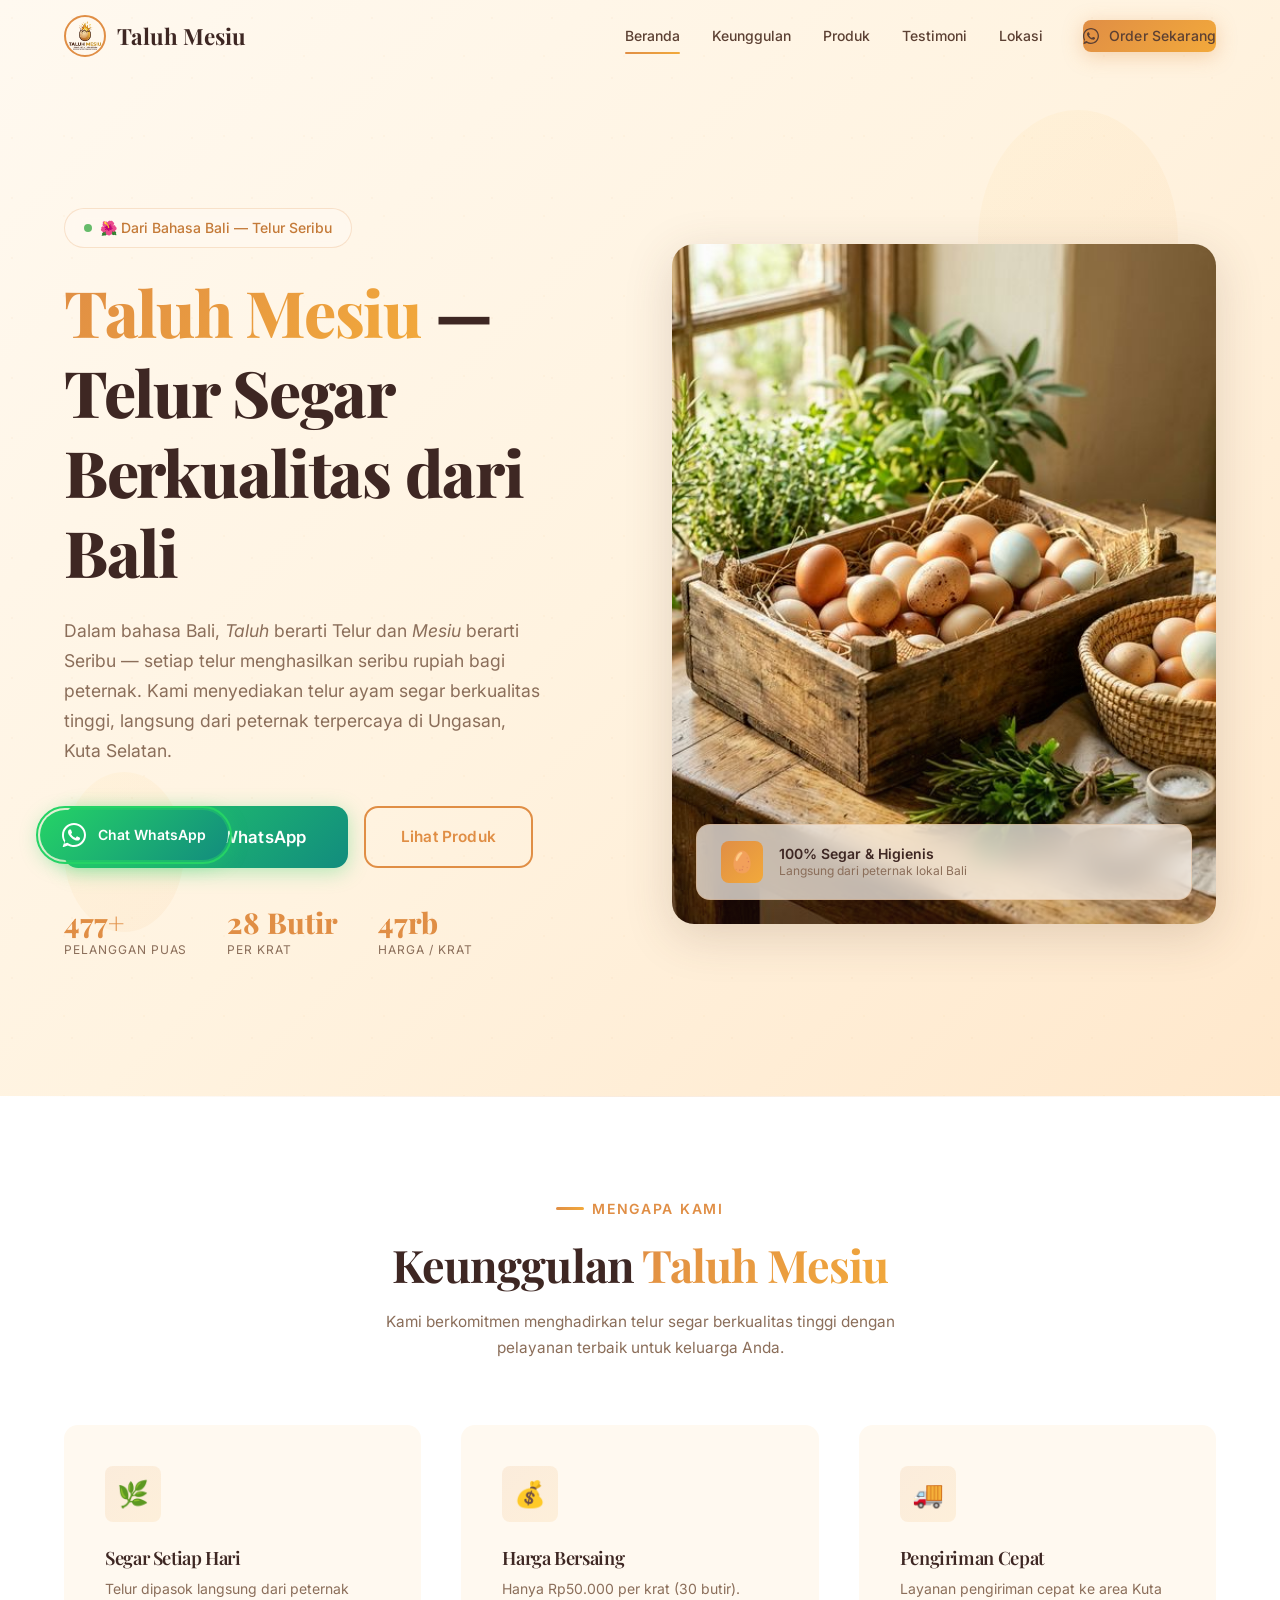
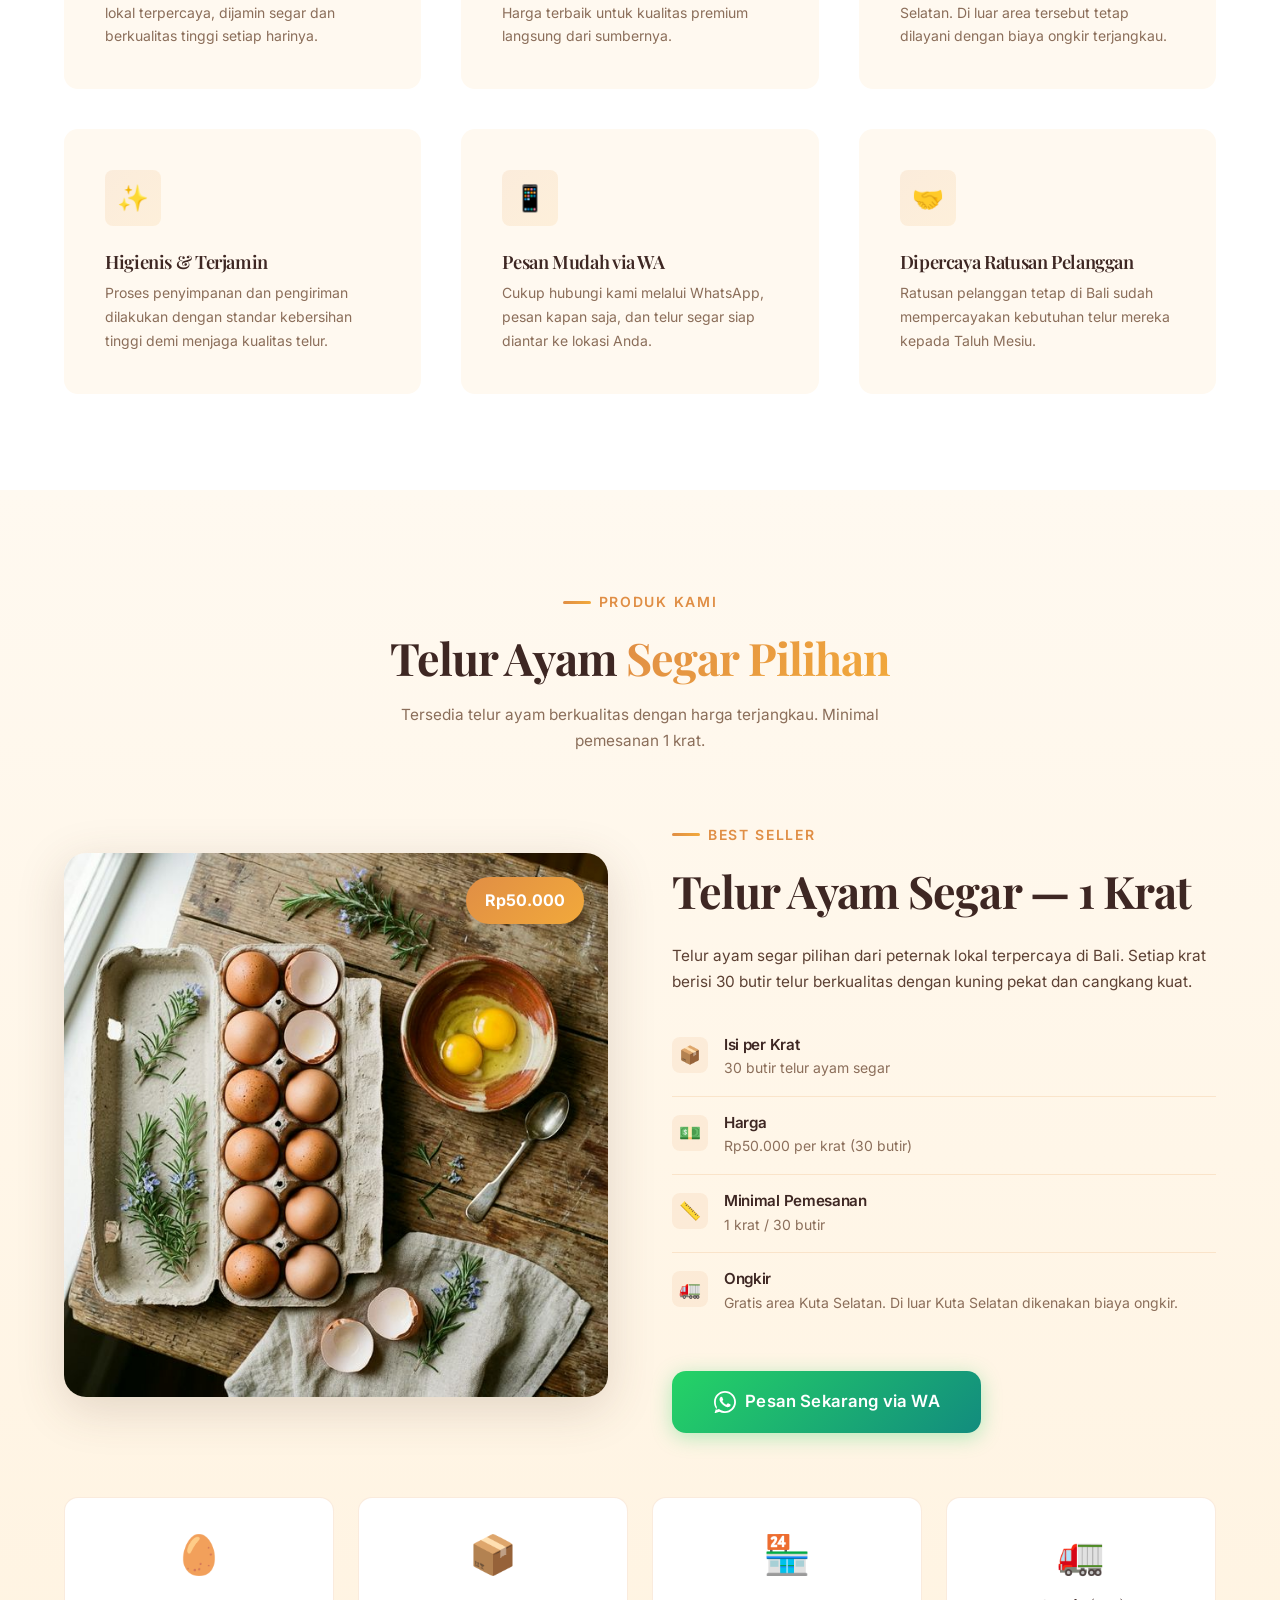
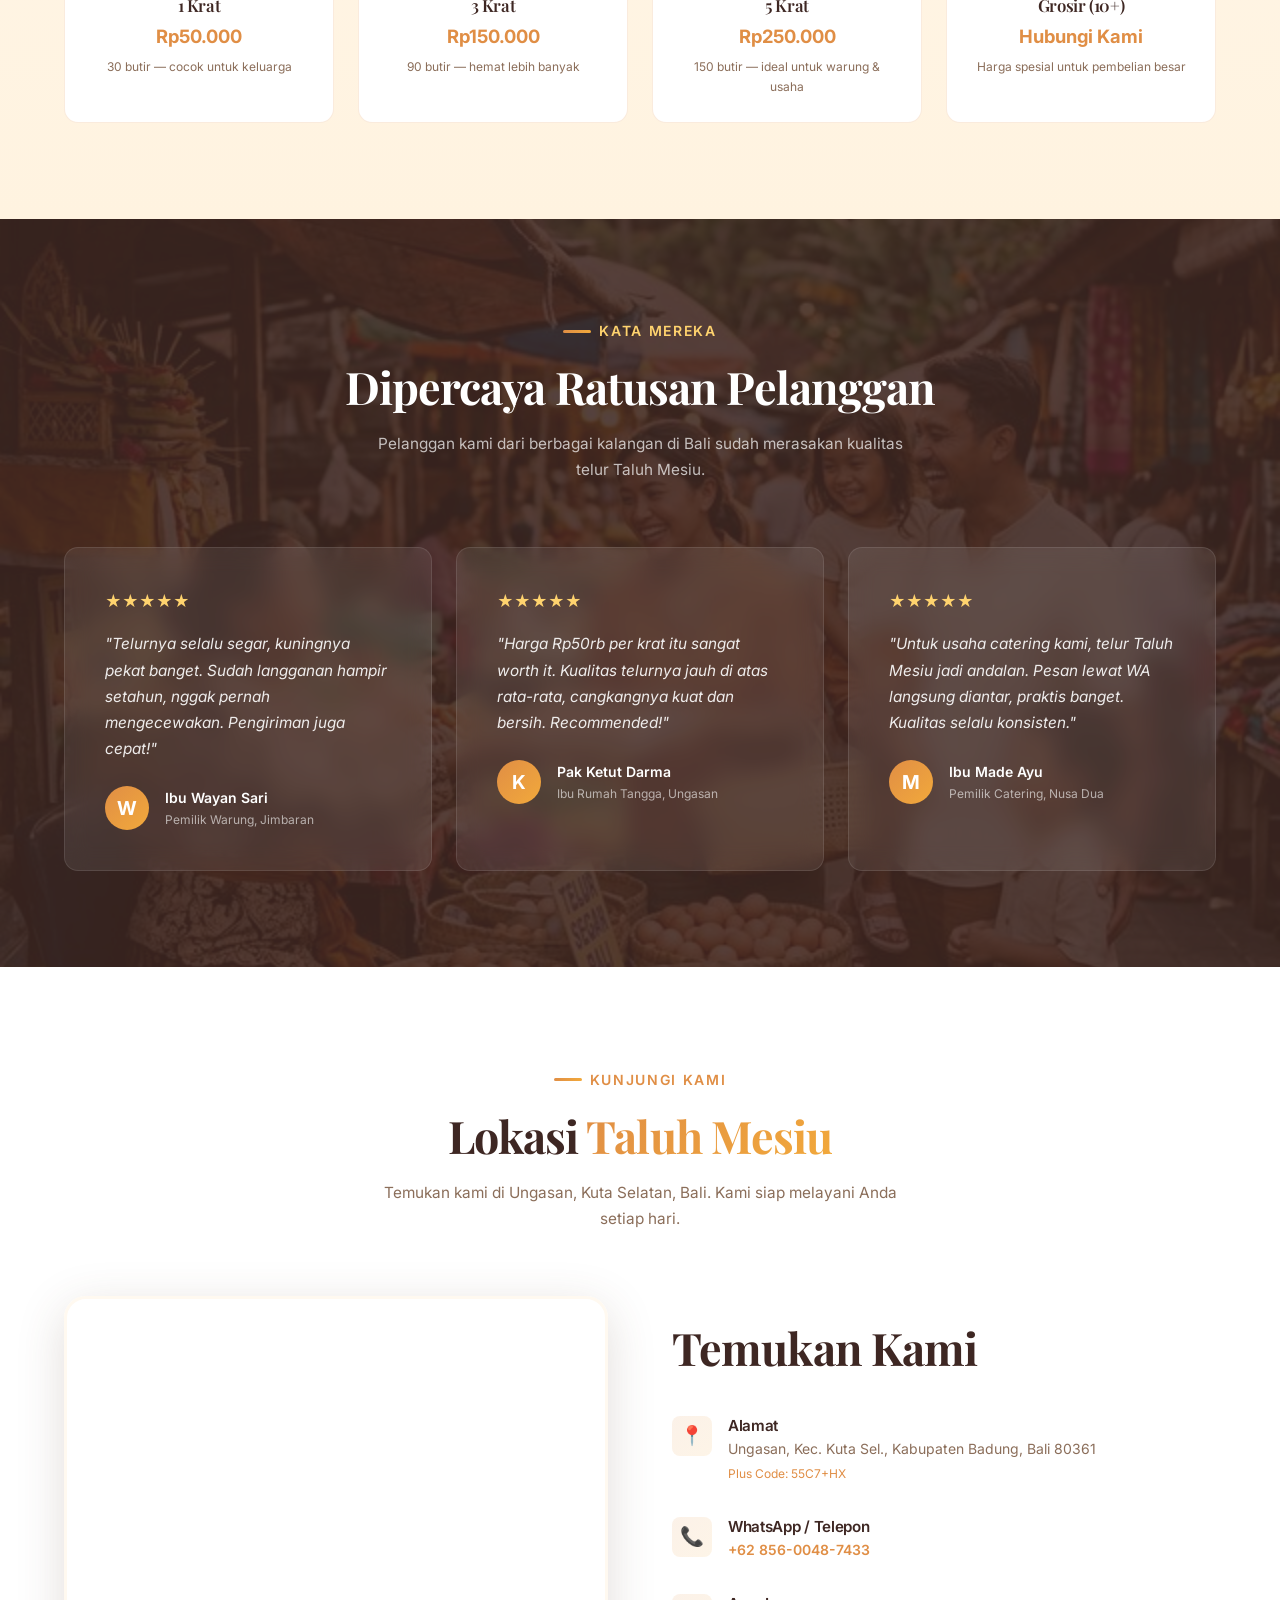
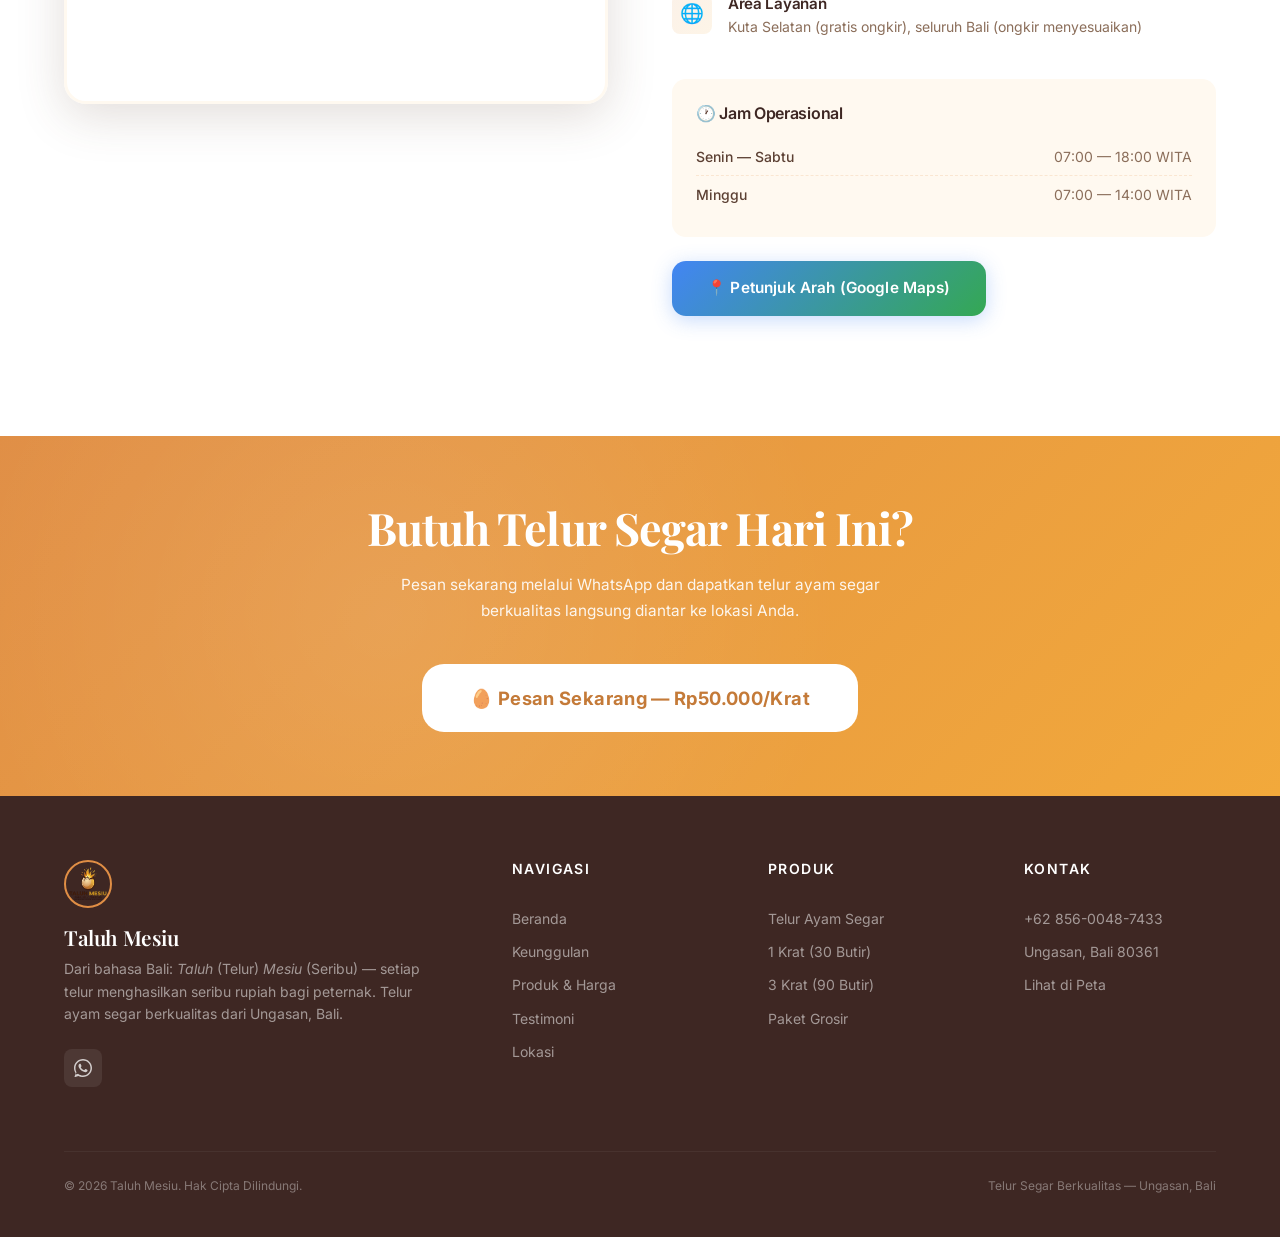
==== index.html @ 2883cbcc "first commit" ====
<!DOCTYPE html>
<html lang="id" dir="ltr">

<head>
    <!-- ===== Meta Core ===== -->
    <meta charset="UTF-8">
    <meta name="viewport" content="width=device-width, initial-scale=1.0">
    <meta http-equiv="X-UA-Compatible" content="IE=edge">

    <!-- ===== SEO Primary ===== -->
    <title>Taluh Mesiu — Telur Segar Berkualitas di Ungasan, Bali | Harga Grosir & Eceran</title>
    <meta name="description"
        content="Taluh Mesiu — dari bahasa Bali: Taluh (Telur) Mesiu (Seribu), setiap telur menghasilkan seribu rupiah bagi peternak. Telur ayam segar berkualitas di Ungasan, Kuta Selatan, Bali. 1 krat (30 butir) Rp50.000. Pesan via WhatsApp!">
    <meta name="keywords"
        content="telur segar Bali, telur ayam Ungasan, jual telur Kuta Selatan, telur grosir Badung, telur murah Bali, Taluh Mesiu, telur ayam negeri Bali, supplier telur Bali">
    <meta name="author" content="Taluh Mesiu">
    <meta name="robots" content="index, follow, max-image-preview:large, max-snippet:-1, max-video-preview:-1">
    <link rel="canonical" href="https://taluhmesiu.com/">

    <!-- ===== Open Graph (Social Media) ===== -->
    <meta property="og:type" content="website">
    <meta property="og:site_name" content="Taluh Mesiu">
    <meta property="og:title" content="Taluh Mesiu — Telur Segar Berkualitas di Ungasan, Bali">
    <meta property="og:description"
        content="Taluh Mesiu — Bahasa Bali: Telur Seribu. Setiap telur menghasilkan seribu rupiah bagi peternak. 1 krat (30 butir) Rp50.000. Pengiriman cepat area Kuta Selatan.">
    <meta property="og:image" content="https://taluhmesiu.com/public/webp/hero_eggs.png">
    <meta property="og:image:width" content="1200">
    <meta property="og:image:height" content="630">
    <meta property="og:url" content="https://taluhmesiu.com/">
    <meta property="og:locale" content="id_ID">

    <!-- ===== Twitter Card ===== -->
    <meta name="twitter:card" content="summary_large_image">
    <meta name="twitter:title" content="Taluh Mesiu — Telur Segar Berkualitas di Ungasan, Bali">
    <meta name="twitter:description"
        content="Telur ayam segar langsung dari peternak. 1 krat (30 butir) hanya Rp50.000.">
    <meta name="twitter:image" content="https://taluhmesiu.com/public/webp/hero_eggs.png">

    <!-- ===== Favicon ===== -->
    <link rel="icon" type="image/webp" href="public/webp/icon_web.webp">
    <link rel="apple-touch-icon" href="public/webp/icon_logo.webp">

    <!-- ===== Preload Critical Assets ===== -->
    <link rel="preconnect" href="https://fonts.googleapis.com">
    <link rel="preconnect" href="https://fonts.gstatic.com" crossorigin>
    <link rel="preload" href="public/webp/hero_eggs.png" as="image">

    <!-- ===== Google Fonts ===== -->
    <link
        href="https://fonts.googleapis.com/css2?family=Inter:wght@400;500;600;700&family=Playfair+Display:wght@600;700;800&display=swap"
        rel="stylesheet">

    <!-- ===== Stylesheet ===== -->
    <link rel="stylesheet" href="public/static/css/style.css">

    <!-- ===== Schema.org — LocalBusiness (JSON-LD) ===== -->
    <script type="application/ld+json">
  {
    "@context": "https://schema.org",
    "@type": "Store",
    "name": "Taluh Mesiu",
    "description": "Taluh Mesiu — dari bahasa Bali: Taluh (Telur) Mesiu (Seribu). Setiap telur menghasilkan seribu rupiah bagi peternak. Toko telur ayam segar berkualitas di Ungasan, Kuta Selatan, Bali.",
    "image": "https://taluhmesiu.com/public/webp/hero_eggs.png",
    "logo": "https://taluhmesiu.com/public/webp/icon_logo.webp",
    "url": "https://taluhmesiu.com",
    "telephone": "+6285600487433",
    "address": {
      "@type": "PostalAddress",
      "streetAddress": "Ungasan, Kec. Kuta Sel.",
      "addressLocality": "Kabupaten Badung",
      "addressRegion": "Bali",
      "postalCode": "80361",
      "addressCountry": "ID"
    },
    "geo": {
      "@type": "GeoCoordinates",
      "latitude": -8.828573070063971,
      "longitude": 115.16494412948704
    },
    "openingHoursSpecification": [
      {
        "@type": "OpeningHoursSpecification",
        "dayOfWeek": ["Monday","Tuesday","Wednesday","Thursday","Friday","Saturday"],
        "opens": "07:00",
        "closes": "18:00"
      },
      {
        "@type": "OpeningHoursSpecification",
        "dayOfWeek": "Sunday",
        "opens": "07:00",
        "closes": "14:00"
      }
    ],
    "hasMap": "hhttps://maps.app.goo.gl/1gYiYUXVwmw98LRW8",
    "priceRange": "Rp50.000/krat",
    "currenciesAccepted": "IDR",
    "paymentAccepted": "Cash, Transfer",
    "areaServed": {
      "@type": "Place",
      "name": "Kuta Selatan, Badung, Bali"
    },
    "sameAs": []
  }
  </script>

    <!-- ===== Schema.org — Product (JSON-LD) ===== -->
    <script type="application/ld+json">
  {
    "@context": "https://schema.org",
    "@type": "Product",
    "name": "Telur Ayam Segar — 1 Krat (30 Butir)",
    "description": "Telur ayam segar berkualitas tinggi dari peternak lokal Bali. Dijual per krat berisi 30 butir.",
    "image": "https://taluhmesiu.com/public/webp/product_eggs.png",
    "brand": {
      "@type": "Brand",
      "name": "Taluh Mesiu"
    },
    "offers": {
      "@type": "Offer",
      "price": "50000",
      "priceCurrency": "IDR",
      "availability": "https://schema.org/InStock",
      "seller": {
        "@type": "Organization",
        "name": "Taluh Mesiu"
      },
      "priceValidUntil": "2027-12-31"
    },
    "aggregateRating": {
      "@type": "AggregateRating",
      "ratingValue": "4.9",
      "reviewCount": "127"
    }
  }
  </script>

    <!-- ===== Schema.org — FAQ (JSON-LD) ===== -->
    <script type="application/ld+json">
  {
    "@context": "https://schema.org",
    "@type": "FAQPage",
    "mainEntity": [
      {
        "@type": "Question",
        "name": "Berapa harga 1 krat telur di Taluh Mesiu?",
        "acceptedAnswer": {
          "@type": "Answer",
          "text": "Harga 1 krat (30 butir) telur ayam segar di Taluh Mesiu adalah Rp50.000. Harga ini belum termasuk ongkir untuk pengiriman di luar area Kuta Selatan."
        }
      },
      {
        "@type": "Question",
        "name": "Berapa minimal pemesanan telur?",
        "acceptedAnswer": {
          "@type": "Answer",
          "text": "Minimal pemesanan di Taluh Mesiu adalah 1 krat, yaitu berisi 30 butir telur ayam segar."
        }
      },
      {
        "@type": "Question",
        "name": "Apakah Taluh Mesiu melayani pengiriman?",
        "acceptedAnswer": {
          "@type": "Answer",
          "text": "Ya, kami melayani pengiriman. Gratis ongkir untuk area Kuta Selatan. Untuk pengiriman di luar Kuta Selatan dikenakan biaya ongkir tambahan. Hubungi kami via WhatsApp untuk detail."
        }
      }
    ]
  }
  </script>
</head>

<body>

    <!-- ===== PRELOADER ===== -->
    <div class="preloader" id="preloader" aria-hidden="true">
        <div class="preloader-egg"></div>
        <p class="preloader-text">Taluh Mesiu</p>
    </div>

    <!-- ===== NAVIGATION ===== -->
    <nav class="navbar" id="navbar" aria-label="Navigasi utama">
        <div class="nav-inner">
            <a href="#beranda" class="nav-brand" aria-label="Taluh Mesiu - Halaman Utama">
                <img src="public/webp/icon_logo.webp" alt="Logo Taluh Mesiu — toko telur segar di Bali" width="42"
                    height="42" loading="eager">
                <span>Taluh Mesiu</span>
            </a>

            <div class="nav-links" id="nav-links" role="menubar">
                <a href="#beranda" class="active" role="menuitem">Beranda</a>
                <a href="#keunggulan" role="menuitem">Keunggulan</a>
                <a href="#produk" role="menuitem">Produk</a>
                <a href="#testimoni" role="menuitem">Testimoni</a>
                <a href="#lokasi" role="menuitem">Lokasi</a>
                <a href="https://wa.me/6285600487433?text=Halo%20Taluh%20Mesiu%2C%20saya%20mau%20pesan%20telur"
                    target="_blank" rel="noopener noreferrer" class="btn btn-primary btn-sm nav-cta" role="menuitem">
                    <svg xmlns="http://www.w3.org/2000/svg" width="16" height="16" viewBox="0 0 24 24"
                        fill="currentColor" aria-hidden="true">
                        <path
                            d="M17.472 14.382c-.297-.149-1.758-.867-2.03-.967-.273-.099-.471-.148-.67.15-.197.297-.767.966-.94 1.164-.173.199-.347.223-.644.075-.297-.15-1.255-.463-2.39-1.475-.883-.788-1.48-1.761-1.653-2.059-.173-.297-.018-.458.13-.606.134-.133.298-.347.446-.52.149-.174.198-.298.298-.497.099-.198.05-.371-.025-.52-.075-.149-.669-1.612-.916-2.207-.242-.579-.487-.5-.669-.51-.173-.008-.371-.01-.57-.01-.198 0-.52.074-.792.372-.272.297-1.04 1.016-1.04 2.479 0 1.462 1.065 2.875 1.213 3.074.149.198 2.096 3.2 5.077 4.487.709.306 1.262.489 1.694.625.712.227 1.36.195 1.871.118.571-.085 1.758-.719 2.006-1.413.248-.694.248-1.289.173-1.413-.074-.124-.272-.198-.57-.347z" />
                        <path
                            d="M12 0C5.373 0 0 5.373 0 12c0 2.625.846 5.059 2.284 7.034L.789 23.492a.5.5 0 00.607.607l4.458-1.495A11.952 11.952 0 0012 24c6.627 0 12-5.373 12-12S18.627 0 12 0zm0 22c-2.317 0-4.458-.756-6.195-2.034l-.435-.33-3.1 1.04 1.04-3.1-.33-.435A9.963 9.963 0 012 12C2 6.477 6.477 2 12 2s10 4.477 10 10-4.477 10-10 10z" />
                    </svg>
                    Order Sekarang
                </a>
            </div>

            <button class="nav-toggle" id="nav-toggle" aria-label="Toggle menu navigasi" aria-expanded="false">
                <span></span><span></span><span></span>
            </button>
        </div>
    </nav>

    <main>
        <!-- ===== HERO SECTION ===== -->
        <section class="hero section-padding" id="beranda" aria-labelledby="hero-heading">
            <div class="hero-bg-pattern" aria-hidden="true"></div>
            <div class="hero-floating-egg" aria-hidden="true"></div>
            <div class="hero-floating-egg" aria-hidden="true"></div>
            <div class="hero-floating-egg" aria-hidden="true"></div>

            <div class="container">
                <div class="hero-content">
                    <div class="hero-badge">
                        <span class="badge-dot" aria-hidden="true"></span>
                        🌺 Dari Bahasa Bali — Telur Seribu
                    </div>

                    <h1 id="hero-heading"><span class="text-gradient">Taluh Mesiu</span> — Telur Segar Berkualitas dari
                        Bali</h1>

                    <p class="hero-desc">Dalam bahasa Bali, <em>Taluh</em> berarti Telur dan <em>Mesiu</em> berarti
                        Seribu — setiap telur menghasilkan seribu rupiah bagi peternak. Kami menyediakan telur ayam
                        segar berkualitas tinggi, langsung dari peternak terpercaya di Ungasan, Kuta Selatan.</p>

                    <div class="hero-actions">
                        <a href="https://wa.me/6285600487433?text=Halo%20Taluh%20Mesiu%2C%20saya%20mau%20pesan%20telur%201%20krat"
                            class="btn btn-wa" target="_blank" rel="noopener noreferrer"
                            data-wa-message="Halo Taluh Mesiu, saya mau pesan telur 1 krat" id="cta-hero-wa">
                            <svg xmlns="http://www.w3.org/2000/svg" viewBox="0 0 24 24" fill="currentColor"
                                aria-hidden="true">
                                <path
                                    d="M17.472 14.382c-.297-.149-1.758-.867-2.03-.967-.273-.099-.471-.148-.67.15-.197.297-.767.966-.94 1.164-.173.199-.347.223-.644.075-.297-.15-1.255-.463-2.39-1.475-.883-.788-1.48-1.761-1.653-2.059-.173-.297-.018-.458.13-.606.134-.133.298-.347.446-.52.149-.174.198-.298.298-.497.099-.198.05-.371-.025-.52-.075-.149-.669-1.612-.916-2.207-.242-.579-.487-.5-.669-.51-.173-.008-.371-.01-.57-.01-.198 0-.52.074-.792.372-.272.297-1.04 1.016-1.04 2.479 0 1.462 1.065 2.875 1.213 3.074.149.198 2.096 3.2 5.077 4.487.709.306 1.262.489 1.694.625.712.227 1.36.195 1.871.118.571-.085 1.758-.719 2.006-1.413.248-.694.248-1.289.173-1.413-.074-.124-.272-.198-.57-.347z" />
                                <path
                                    d="M12 0C5.373 0 0 5.373 0 12c0 2.625.846 5.059 2.284 7.034L.789 23.492a.5.5 0 00.607.607l4.458-1.495A11.952 11.952 0 0012 24c6.627 0 12-5.373 12-12S18.627 0 12 0zm0 22c-2.317 0-4.458-.756-6.195-2.034l-.435-.33-3.1 1.04 1.04-3.1-.33-.435A9.963 9.963 0 012 12C2 6.477 6.477 2 12 2s10 4.477 10 10-4.477 10-10 10z" />
                            </svg>
                            Pesan via WhatsApp
                        </a>
                        <a href="#produk" class="btn btn-outline" id="cta-hero-product">Lihat Produk</a>
                    </div>

                    <div class="hero-stats">
                        <div class="hero-stat">
                            <div class="stat-number" data-count="500" data-suffix="+">0</div>
                            <div class="stat-label">Pelanggan Puas</div>
                        </div>
                        <div class="hero-stat">
                            <div class="stat-number" data-count="30" data-suffix=" Butir">0</div>
                            <div class="stat-label">Per Krat</div>
                        </div>
                        <div class="hero-stat">
                            <div class="stat-number" data-count="50" data-suffix="rb">0</div>
                            <div class="stat-label">Harga / Krat</div>
                        </div>
                    </div>
                </div>

                <div class="hero-visual">
                    <div class="hero-img-wrapper">
                        <img src="public/webp/hero_eggs.png"
                            alt="Telur ayam segar berkualitas tinggi dalam peti kayu tradisional — Taluh Mesiu Bali"
                            width="600" height="750" loading="eager" fetchpriority="high">
                        <div class="hero-img-badge">
                            <div class="badge-icon" aria-hidden="true">🥚</div>
                            <div class="badge-text">
                                100% Segar & Higienis
                                <small>Langsung dari peternak lokal Bali</small>
                            </div>
                        </div>
                    </div>
                </div>
            </div>
        </section>

        <!-- ===== KEUNGGULAN / FEATURES ===== -->
        <section class="features section-padding" id="keunggulan" aria-labelledby="features-heading">
            <div class="container">
                <div class="section-header reveal">
                    <span class="section-label">Mengapa Kami</span>
                    <h2 id="features-heading">Keunggulan <span class="text-gradient">Taluh Mesiu</span></h2>
                    <p>Kami berkomitmen menghadirkan telur segar berkualitas tinggi dengan pelayanan terbaik untuk
                        keluarga Anda.</p>
                </div>

                <div class="features-grid">
                    <article class="feature-card reveal reveal-delay-1" id="feature-fresh">
                        <div class="feature-icon" aria-hidden="true">🌿</div>
                        <h3>Segar Setiap Hari</h3>
                        <p>Telur dipasok langsung dari peternak lokal terpercaya, dijamin segar dan berkualitas tinggi
                            setiap harinya.</p>
                    </article>

                    <article class="feature-card reveal reveal-delay-2" id="feature-price">
                        <div class="feature-icon" aria-hidden="true">💰</div>
                        <h3>Harga Bersaing</h3>
                        <p>Hanya Rp50.000 per krat (30 butir). Harga terbaik untuk kualitas premium langsung dari
                            sumbernya.</p>
                    </article>

                    <article class="feature-card reveal reveal-delay-3" id="feature-delivery">
                        <div class="feature-icon" aria-hidden="true">🚚</div>
                        <h3>Pengiriman Cepat</h3>
                        <p>Layanan pengiriman cepat ke area Kuta Selatan. Di luar area tersebut tetap dilayani dengan
                            biaya ongkir terjangkau.</p>
                    </article>

                    <article class="feature-card reveal reveal-delay-4" id="feature-hygiene">
                        <div class="feature-icon" aria-hidden="true">✨</div>
                        <h3>Higienis & Terjamin</h3>
                        <p>Proses penyimpanan dan pengiriman dilakukan dengan standar kebersihan tinggi demi menjaga
                            kualitas telur.</p>
                    </article>

                    <article class="feature-card reveal reveal-delay-1" id="feature-order">
                        <div class="feature-icon" aria-hidden="true">📱</div>
                        <h3>Pesan Mudah via WA</h3>
                        <p>Cukup hubungi kami melalui WhatsApp, pesan kapan saja, dan telur segar siap diantar ke lokasi
                            Anda.</p>
                    </article>

                    <article class="feature-card reveal reveal-delay-2" id="feature-trust">
                        <div class="feature-icon" aria-hidden="true">🤝</div>
                        <h3>Dipercaya Ratusan Pelanggan</h3>
                        <p>Ratusan pelanggan tetap di Bali sudah mempercayakan kebutuhan telur mereka kepada Taluh
                            Mesiu.</p>
                    </article>
                </div>
            </div>
        </section>

        <!-- ===== PRODUK / PRODUCT ===== -->
        <section class="products section-padding" id="produk" aria-labelledby="produk-heading">
            <div class="container">
                <div class="section-header reveal">
                    <span class="section-label">Produk Kami</span>
                    <h2 id="produk-heading">Telur Ayam <span class="text-gradient">Segar Pilihan</span></h2>
                    <p>Tersedia telur ayam berkualitas dengan harga terjangkau. Minimal pemesanan 1 krat.</p>
                </div>

                <div class="product-showcase">
                    <div class="product-image reveal">
                        <img src="public/webp/product_eggs.png"
                            alt="Telur ayam segar dalam kemasan krat — tampak atas menunjukkan kualitas kuning telur pekat dan segar"
                            width="600" height="600" loading="lazy">
                        <div class="price-tag" aria-label="Harga Rp50.000 per krat">Rp50.000</div>
                    </div>

                    <div class="product-details reveal">
                        <span class="section-label">Best Seller</span>
                        <h2>Telur Ayam Segar — 1 Krat</h2>
                        <p>Telur ayam segar pilihan dari peternak lokal terpercaya di Bali. Setiap krat berisi 30 butir
                            telur berkualitas dengan kuning pekat dan cangkang kuat.</p>

                        <div class="product-info-list">
                            <div class="product-info-item">
                                <div class="info-icon" aria-hidden="true">📦</div>
                                <div class="info-text">
                                    <h3>Isi per Krat</h3>
                                    <p>30 butir telur ayam segar</p>
                                </div>
                            </div>
                            <div class="product-info-item">
                                <div class="info-icon" aria-hidden="true">💵</div>
                                <div class="info-text">
                                    <h3>Harga</h3>
                                    <p>Rp50.000 per krat (30 butir)</p>
                                </div>
                            </div>
                            <div class="product-info-item">
                                <div class="info-icon" aria-hidden="true">📏</div>
                                <div class="info-text">
                                    <h3>Minimal Pemesanan</h3>
                                    <p>1 krat / 30 butir</p>
                                </div>
                            </div>
                            <div class="product-info-item">
                                <div class="info-icon" aria-hidden="true">🚛</div>
                                <div class="info-text">
                                    <h3>Ongkir</h3>
                                    <p>Gratis area Kuta Selatan. Di luar Kuta Selatan dikenakan biaya ongkir.</p>
                                </div>
                            </div>
                        </div>

                        <a href="maps" class="btn btn-wa" target="_blank" rel="noopener noreferrer"
                            data-wa-message="Halo Taluh Mesiu, saya mau pesan telur 1 krat. Tolong info ketersediaan dan ongkirnya ya"
                            id="cta-product-wa">
                            <svg xmlns="http://www.w3.org/2000/svg" viewBox="0 0 24 24" fill="currentColor"
                                aria-hidden="true">
                                <path
                                    d="M17.472 14.382c-.297-.149-1.758-.867-2.03-.967-.273-.099-.471-.148-.67.15-.197.297-.767.966-.94 1.164-.173.199-.347.223-.644.075-.297-.15-1.255-.463-2.39-1.475-.883-.788-1.48-1.761-1.653-2.059-.173-.297-.018-.458.13-.606.134-.133.298-.347.446-.52.149-.174.198-.298.298-.497.099-.198.05-.371-.025-.52-.075-.149-.669-1.612-.916-2.207-.242-.579-.487-.5-.669-.51-.173-.008-.371-.01-.57-.01-.198 0-.52.074-.792.372-.272.297-1.04 1.016-1.04 2.479 0 1.462 1.065 2.875 1.213 3.074.149.198 2.096 3.2 5.077 4.487.709.306 1.262.489 1.694.625.712.227 1.36.195 1.871.118.571-.085 1.758-.719 2.006-1.413.248-.694.248-1.289.173-1.413-.074-.124-.272-.198-.57-.347z" />
                                <path
                                    d="M12 0C5.373 0 0 5.373 0 12c0 2.625.846 5.059 2.284 7.034L.789 23.492a.5.5 0 00.607.607l4.458-1.495A11.952 11.952 0 0012 24c6.627 0 12-5.373 12-12S18.627 0 12 0zm0 22c-2.317 0-4.458-.756-6.195-2.034l-.435-.33-3.1 1.04 1.04-3.1-.33-.435A9.963 9.963 0 012 12C2 6.477 6.477 2 12 2s10 4.477 10 10-4.477 10-10 10z" />
                            </svg>
                            Pesan Sekarang via WA
                        </a>
                    </div>
                </div>

                <!-- Variant Cards -->
                <div class="product-variants">
                    <article class="variant-card reveal reveal-delay-1" id="variant-1krat">
                        <div class="variant-emoji" aria-hidden="true">🥚</div>
                        <h3>1 Krat</h3>
                        <div class="variant-price">Rp50.000</div>
                        <p class="variant-desc">30 butir — cocok untuk keluarga</p>
                    </article>
                    <article class="variant-card reveal reveal-delay-2" id="variant-3krat">
                        <div class="variant-emoji" aria-hidden="true">📦</div>
                        <h3>3 Krat</h3>
                        <div class="variant-price">Rp150.000</div>
                        <p class="variant-desc">90 butir — hemat lebih banyak</p>
                    </article>
                    <article class="variant-card reveal reveal-delay-3" id="variant-5krat">
                        <div class="variant-emoji" aria-hidden="true">🏪</div>
                        <h3>5 Krat</h3>
                        <div class="variant-price">Rp250.000</div>
                        <p class="variant-desc">150 butir — ideal untuk warung & usaha</p>
                    </article>
                    <article class="variant-card reveal reveal-delay-4" id="variant-grosir">
                        <div class="variant-emoji" aria-hidden="true">🚛</div>
                        <h3>Grosir (10+)</h3>
                        <div class="variant-price">Hubungi Kami</div>
                        <p class="variant-desc">Harga spesial untuk pembelian besar</p>
                    </article>
                </div>
            </div>
        </section>

        <!-- ===== TESTIMONI ===== -->
        <section class="testimonials section-padding" id="testimoni" aria-labelledby="testimoni-heading">
            <div class="container">
                <div class="section-header reveal">
                    <span class="section-label">Kata Mereka</span>
                    <h2 id="testimoni-heading">Dipercaya Ratusan Pelanggan</h2>
                    <p>Pelanggan kami dari berbagai kalangan di Bali sudah merasakan kualitas telur Taluh Mesiu.</p>
                </div>

                <div class="testimonial-grid">
                    <article class="testimonial-card reveal reveal-delay-1" id="testimoni-1">
                        <div class="testimonial-stars" aria-label="Rating 5 dari 5 bintang">★★★★★</div>
                        <blockquote>"Telurnya selalu segar, kuningnya pekat banget. Sudah langganan hampir setahun,
                            nggak pernah mengecewakan. Pengiriman juga cepat!"</blockquote>
                        <div class="testimonial-author">
                            <div class="testimonial-avatar" aria-hidden="true">W</div>
                            <div class="testimonial-author-info">
                                <div class="author-name">Ibu Wayan Sari</div>
                                <div class="author-role">Pemilik Warung, Jimbaran</div>
                            </div>
                        </div>
                    </article>

                    <article class="testimonial-card reveal reveal-delay-2" id="testimoni-2">
                        <div class="testimonial-stars" aria-label="Rating 5 dari 5 bintang">★★★★★</div>
                        <blockquote>"Harga Rp50rb per krat itu sangat worth it. Kualitas telurnya jauh di atas
                            rata-rata, cangkangnya kuat dan bersih. Recommended!"</blockquote>
                        <div class="testimonial-author">
                            <div class="testimonial-avatar" aria-hidden="true">K</div>
                            <div class="testimonial-author-info">
                                <div class="author-name">Pak Ketut Darma</div>
                                <div class="author-role">Ibu Rumah Tangga, Ungasan</div>
                            </div>
                        </div>
                    </article>

                    <article class="testimonial-card reveal reveal-delay-3" id="testimoni-3">
                        <div class="testimonial-stars" aria-label="Rating 5 dari 5 bintang">★★★★★</div>
                        <blockquote>"Untuk usaha catering kami, telur Taluh Mesiu jadi andalan. Pesan lewat WA langsung
                            diantar, praktis banget. Kualitas selalu konsisten."</blockquote>
                        <div class="testimonial-author">
                            <div class="testimonial-avatar" aria-hidden="true">M</div>
                            <div class="testimonial-author-info">
                                <div class="author-name">Ibu Made Ayu</div>
                                <div class="author-role">Pemilik Catering, Nusa Dua</div>
                            </div>
                        </div>
                    </article>
                </div>
            </div>
        </section>

        <!-- ===== LOKASI & GOOGLE MAPS ===== -->
        <section class="location section-padding" id="lokasi" aria-labelledby="lokasi-heading">
            <div class="container">
                <div class="section-header reveal">
                    <span class="section-label">Kunjungi Kami</span>
                    <h2 id="lokasi-heading">Lokasi <span class="text-gradient">Taluh Mesiu</span></h2>
                    <p>Temukan kami di Ungasan, Kuta Selatan, Bali. Kami siap melayani Anda setiap hari.</p>
                </div>

                <div class="location-grid">
                    <div class="map-wrapper reveal" id="google-maps-embed">
                        <iframe
                            src="https://maps.google.com/maps?q=-8.828573070063971,115.16494412948704&z=17&ie=UTF8&iwloc=B&output=embed"
                            width="600" height="450" style="border:0;" allowfullscreen="" loading="lazy"
                            referrerpolicy="no-referrer-when-downgrade"
                            title="Lokasi Taluh Mesiu di Google Maps — Ungasan, Kuta Selatan, Bali">
                        </iframe>
                    </div>

                    <div class="location-info reveal">
                        <h2>Temukan Kami</h2>

                        <div class="location-detail">
                            <div class="loc-icon" aria-hidden="true">📍</div>
                            <div class="loc-text">
                                <h3>Alamat</h3>
                                <p>Ungasan, Kec. Kuta Sel., Kabupaten Badung, Bali 80361</p>
                                <p
                                    style="font-size:var(--fs-xs);color:var(--clr-primary);margin-top:0.2rem;margin-bottom:0;">
                                    Plus Code: 55C7+HX</p>
                            </div>
                        </div>

                        <div class="location-detail">
                            <div class="loc-icon" aria-hidden="true">📞</div>
                            <div class="loc-text">
                                <h3>WhatsApp / Telepon</h3>
                                <p><a href="https://wa.me/6285600487433" target="_blank" rel="noopener noreferrer"
                                        style="color:var(--clr-primary);font-weight:600;">+62 856-0048-7433</a></p>
                            </div>
                        </div>

                        <div class="location-detail">
                            <div class="loc-icon" aria-hidden="true">🌐</div>
                            <div class="loc-text">
                                <h3>Area Layanan</h3>
                                <p>Kuta Selatan (gratis ongkir), seluruh Bali (ongkir menyesuaikan)</p>
                            </div>
                        </div>

                        <div class="location-hours">
                            <h3>🕐 Jam Operasional</h3>
                            <div class="hours-row">
                                <span class="day">Senin — Sabtu</span>
                                <span class="time">07:00 — 18:00 WITA</span>
                            </div>
                            <div class="hours-row">
                                <span class="day">Minggu</span>
                                <span class="time">07:00 — 14:00 WITA</span>
                            </div>
                        </div>

                        <div style="margin-top:var(--sp-md);">
                            <a href="hhttps://maps.app.goo.gl/1gYiYUXVwmw98LRW8" class="btn btn-maps" target="_blank"
                                rel="noopener noreferrer" id="cta-directions">
                                📍 Petunjuk Arah (Google Maps)
                            </a>
                        </div>
                    </div>
                </div>
            </div>
        </section>

        <!-- ===== CTA BANNER ===== -->
        <section class="cta-banner" id="cta-order" aria-labelledby="cta-heading">
            <div class="container reveal">
                <h2 id="cta-heading">Butuh Telur Segar Hari Ini?</h2>
                <p>Pesan sekarang melalui WhatsApp dan dapatkan telur ayam segar berkualitas langsung diantar ke lokasi
                    Anda.</p>
                <a href="https://wa.me/6285600487433?text=Halo%20Taluh%20Mesiu%2C%20saya%20ingin%20pesan%20telur.%20Bisa%20info%20ketersediaan%3F"
                    class="btn btn-lg" target="_blank" rel="noopener noreferrer"
                    data-wa-message="Halo Taluh Mesiu, saya ingin pesan telur. Bisa info ketersediaan?"
                    id="cta-banner-wa">
                    🥚 Pesan Sekarang — Rp50.000/Krat
                </a>
            </div>
        </section>
    </main>

    <!-- ===== FOOTER ===== -->
    <footer class="footer" id="footer" role="contentinfo">
        <div class="container">
            <div class="footer-grid">
                <div class="footer-brand">
                    <img src="public/webp/icon_logo.webp" alt="Logo Taluh Mesiu" width="48" height="48" loading="lazy">
                    <h3>Taluh Mesiu</h3>
                    <p>Dari bahasa Bali: <em>Taluh</em> (Telur) <em>Mesiu</em> (Seribu) — setiap telur menghasilkan
                        seribu rupiah bagi peternak. Telur ayam segar berkualitas dari Ungasan, Bali.</p>
                    <div class="footer-social">
                        <a href="https://wa.me/6285600487433" target="_blank" rel="noopener noreferrer"
                            aria-label="WhatsApp Taluh Mesiu" title="WhatsApp">
                            <svg xmlns="http://www.w3.org/2000/svg" width="18" height="18" viewBox="0 0 24 24"
                                fill="currentColor">
                                <path
                                    d="M17.472 14.382c-.297-.149-1.758-.867-2.03-.967-.273-.099-.471-.148-.67.15-.197.297-.767.966-.94 1.164-.173.199-.347.223-.644.075-.297-.15-1.255-.463-2.39-1.475-.883-.788-1.48-1.761-1.653-2.059-.173-.297-.018-.458.13-.606.134-.133.298-.347.446-.52.149-.174.198-.298.298-.497.099-.198.05-.371-.025-.52-.075-.149-.669-1.612-.916-2.207-.242-.579-.487-.5-.669-.51-.173-.008-.371-.01-.57-.01-.198 0-.52.074-.792.372-.272.297-1.04 1.016-1.04 2.479 0 1.462 1.065 2.875 1.213 3.074.149.198 2.096 3.2 5.077 4.487.709.306 1.262.489 1.694.625.712.227 1.36.195 1.871.118.571-.085 1.758-.719 2.006-1.413.248-.694.248-1.289.173-1.413-.074-.124-.272-.198-.57-.347z" />
                                <path
                                    d="M12 0C5.373 0 0 5.373 0 12c0 2.625.846 5.059 2.284 7.034L.789 23.492a.5.5 0 00.607.607l4.458-1.495A11.952 11.952 0 0012 24c6.627 0 12-5.373 12-12S18.627 0 12 0zm0 22c-2.317 0-4.458-.756-6.195-2.034l-.435-.33-3.1 1.04 1.04-3.1-.33-.435A9.963 9.963 0 012 12C2 6.477 6.477 2 12 2s10 4.477 10 10-4.477 10-10 10z" />
                            </svg>
                        </a>
                    </div>
                </div>

                <div class="footer-col">
                    <h4>Navigasi</h4>
                    <a href="#beranda">Beranda</a>
                    <a href="#keunggulan">Keunggulan</a>
                    <a href="#produk">Produk &amp; Harga</a>
                    <a href="#testimoni">Testimoni</a>
                    <a href="#lokasi">Lokasi</a>
                </div>

                <div class="footer-col">
                    <h4>Produk</h4>
                    <a href="#produk">Telur Ayam Segar</a>
                    <a href="#variant-1krat">1 Krat (30 Butir)</a>
                    <a href="#variant-3krat">3 Krat (90 Butir)</a>
                    <a href="#variant-grosir">Paket Grosir</a>
                </div>

                <div class="footer-col">
                    <h4>Kontak</h4>
                    <a href="https://wa.me/6285600487433" target="_blank" rel="noopener noreferrer">+62
                        856-0048-7433</a>
                    <a href="https://maps.app.goo.gl/1gYiYUXVwmw98LRW8" target="_blank"
                        rel="noopener noreferrer">Ungasan, Bali 80361</a>
                    <a href="#lokasi">Lihat di Peta</a>
                </div>
            </div>

            <div class="footer-bottom">
                <span>&copy; <span id="current-year">2026</span> Taluh Mesiu. Hak Cipta Dilindungi.</span>
                <span>Telur Segar Berkualitas — Ungasan, Bali</span>
            </div>
        </div>
    </footer>

    <!-- ===== FLOATING WHATSAPP ===== -->
    <div class="wa-float" id="wa-floating">
        <div class="wa-pulse" aria-hidden="true"></div>
        <a href="https://wa.me/6285600487433?text=Halo%20Taluh%20Mesiu%2C%20saya%20tertarik%20dengan%20telur%20segar%20Anda"
            target="_blank" rel="noopener noreferrer" aria-label="Hubungi Taluh Mesiu via WhatsApp"
            data-wa-message="Halo Taluh Mesiu, saya tertarik dengan telur segar Anda">
            <svg xmlns="http://www.w3.org/2000/svg" viewBox="0 0 24 24" fill="currentColor" aria-hidden="true">
                <path
                    d="M17.472 14.382c-.297-.149-1.758-.867-2.03-.967-.273-.099-.471-.148-.67.15-.197.297-.767.966-.94 1.164-.173.199-.347.223-.644.075-.297-.15-1.255-.463-2.39-1.475-.883-.788-1.48-1.761-1.653-2.059-.173-.297-.018-.458.13-.606.134-.133.298-.347.446-.52.149-.174.198-.298.298-.497.099-.198.05-.371-.025-.52-.075-.149-.669-1.612-.916-2.207-.242-.579-.487-.5-.669-.51-.173-.008-.371-.01-.57-.01-.198 0-.52.074-.792.372-.272.297-1.04 1.016-1.04 2.479 0 1.462 1.065 2.875 1.213 3.074.149.198 2.096 3.2 5.077 4.487.709.306 1.262.489 1.694.625.712.227 1.36.195 1.871.118.571-.085 1.758-.719 2.006-1.413.248-.694.248-1.289.173-1.413-.074-.124-.272-.198-.57-.347z" />
                <path
                    d="M12 0C5.373 0 0 5.373 0 12c0 2.625.846 5.059 2.284 7.034L.789 23.492a.5.5 0 00.607.607l4.458-1.495A11.952 11.952 0 0012 24c6.627 0 12-5.373 12-12S18.627 0 12 0zm0 22c-2.317 0-4.458-.756-6.195-2.034l-.435-.33-3.1 1.04 1.04-3.1-.33-.435A9.963 9.963 0 012 12C2 6.477 6.477 2 12 2s10 4.477 10 10-4.477 10-10 10z" />
            </svg>
            <span>Chat WhatsApp</span>
        </a>
    </div>

    <!-- ===== BACK TO TOP ===== -->
    <button class="back-to-top" id="back-to-top" aria-label="Kembali ke atas halaman">
        ↑
    </button>

    <!-- ===== JavaScript (deferred) ===== -->
    <script src="public/static/js/main.js" defer></script>
</body>

</html>
---- public/static/css/style.css ----
/* ============================================
   TALUH MESIU — Design System & Global Styles
   Warm & Appetizing Palette
   ============================================ */

/* ---------- CSS Custom Properties ---------- */
:root {
    /* Primary Palette */
    --clr-primary: #E08E45;
    --clr-primary-dark: #C47A38;
    --clr-primary-light: #F0A85E;
    --clr-accent: #F2A93B;
    --clr-accent-glow: #FFD36E;
    --clr-text: #5C4033;
    --clr-text-light: #8B6E5A;
    --clr-bg: #FFF9F0;
    --clr-bg-alt: #FFF3E0;
    --clr-white: #FFFFFF;
    --clr-dark: #3E2723;
    --clr-success: #66BB6A;
    --clr-overlay: rgba(62, 39, 35, 0.55);
    --clr-glass: rgba(255, 249, 240, 0.72);
    --clr-glass-border: rgba(224, 142, 69, 0.22);
    --clr-shadow: rgba(92, 64, 51, 0.12);
    --clr-divider: rgba(224, 142, 69, 0.18);

    /* Typography */
    --ff-heading: 'Playfair Display', 'Georgia', serif;
    --ff-body: 'Inter', 'Segoe UI', system-ui, sans-serif;
    --fs-hero: clamp(2.4rem, 5vw, 4.2rem);
    --fs-h2: clamp(1.8rem, 3.5vw, 2.8rem);
    --fs-h3: clamp(1.2rem, 2vw, 1.6rem);
    --fs-body: clamp(0.95rem, 1.2vw, 1.1rem);
    --fs-small: 0.875rem;
    --fs-xs: 0.75rem;

    /* Spacing */
    --sp-xs: 0.5rem;
    --sp-sm: 1rem;
    --sp-md: 1.5rem;
    --sp-lg: 2.5rem;
    --sp-xl: 4rem;
    --sp-2xl: 6rem;

    /* Border Radius */
    --radius-sm: 8px;
    --radius-md: 14px;
    --radius-lg: 22px;
    --radius-full: 50%;

    /* Transitions */
    --ease-out: cubic-bezier(0.22, 1, 0.36, 1);
    --ease-bounce: cubic-bezier(0.34, 1.56, 0.64, 1);
    --transition-fast: 220ms var(--ease-out);
    --transition-normal: 380ms var(--ease-out);
    --transition-slow: 600ms var(--ease-out);

    /* Shadows */
    --shadow-sm: 0 2px 8px var(--clr-shadow);
    --shadow-md: 0 6px 24px var(--clr-shadow);
    --shadow-lg: 0 12px 48px rgba(92, 64, 51, 0.18);
    --shadow-glow: 0 0 30px rgba(242, 169, 59, 0.25);

    /* Layout */
    --max-width: 1200px;
    --nav-height: 72px;
}

/* ---------- Reset & Base ---------- */
*,
*::before,
*::after {
    box-sizing: border-box;
    margin: 0;
    padding: 0;
}

html {
    scroll-behavior: smooth;
    -webkit-text-size-adjust: 100%;
    scroll-padding-top: var(--nav-height);
}

body {
    font-family: var(--ff-body);
    font-size: var(--fs-body);
    color: var(--clr-text);
    background: var(--clr-bg);
    line-height: 1.7;
    overflow-x: hidden;
    -webkit-font-smoothing: antialiased;
    -moz-osx-font-smoothing: grayscale;
}

img {
    max-width: 100%;
    height: auto;
    display: block;
}

a {
    color: inherit;
    text-decoration: none;
    transition: color var(--transition-fast);
}

ul,
ol {
    list-style: none;
}

/* ---------- Typography ---------- */
h1,
h2,
h3,
h4 {
    font-family: var(--ff-heading);
    color: var(--clr-dark);
    line-height: 1.25;
    letter-spacing: -0.02em;
}

h1 {
    font-size: var(--fs-hero);
    font-weight: 800;
}

h2 {
    font-size: var(--fs-h2);
    font-weight: 700;
}

h3 {
    font-size: var(--fs-h3);
    font-weight: 600;
}

p {
    margin-bottom: var(--sp-sm);
}

.text-gradient {
    background: linear-gradient(135deg, var(--clr-primary) 0%, var(--clr-accent) 100%);
    -webkit-background-clip: text;
    -webkit-text-fill-color: transparent;
    background-clip: text;
}

/* ---------- Utility ---------- */
.container {
    width: 100%;
    max-width: var(--max-width);
    margin: 0 auto;
    padding: 0 var(--sp-md);
}

.section-padding {
    padding: var(--sp-2xl) 0;
}

.section-label {
    display: inline-flex;
    align-items: center;
    gap: 0.5rem;
    font-size: var(--fs-small);
    font-weight: 600;
    color: var(--clr-primary);
    text-transform: uppercase;
    letter-spacing: 0.12em;
    margin-bottom: var(--sp-sm);
}

.section-label::before {
    content: '';
    display: inline-block;
    width: 28px;
    height: 3px;
    background: linear-gradient(90deg, var(--clr-primary), var(--clr-accent));
    border-radius: 4px;
}

.section-header {
    text-align: center;
    margin-bottom: var(--sp-xl);
}

.section-header p {
    max-width: 560px;
    margin: var(--sp-sm) auto 0;
    color: var(--clr-text-light);
    font-size: var(--fs-body);
}

.sr-only {
    position: absolute;
    width: 1px;
    height: 1px;
    overflow: hidden;
    clip: rect(0, 0, 0, 0);
    border: 0;
}

/* ---------- Buttons ---------- */
.btn {
    display: inline-flex;
    align-items: center;
    justify-content: center;
    gap: 0.6rem;
    font-family: var(--ff-body);
    font-size: var(--fs-body);
    font-weight: 600;
    border: none;
    border-radius: var(--radius-md);
    cursor: pointer;
    transition: all var(--transition-normal);
    padding: 0.9rem 2.2rem;
    position: relative;
    overflow: hidden;
    letter-spacing: 0.01em;
    text-align: center;
    -webkit-tap-highlight-color: transparent;
    user-select: none;
}

/* Shine overlay on hover */
.btn::after {
    content: '';
    position: absolute;
    inset: 0;
    background: linear-gradient(135deg, rgba(255, 255, 255, 0.22) 0%, transparent 50%);
    opacity: 0;
    transition: opacity var(--transition-fast);
}

.btn:hover::after {
    opacity: 1;
}

/* Ripple on click */
.btn::before {
    content: '';
    position: absolute;
    width: 0;
    height: 0;
    top: 50%;
    left: 50%;
    background: rgba(255, 255, 255, 0.25);
    border-radius: 50%;
    transform: translate(-50%, -50%);
    transition: width 0.5s ease, height 0.5s ease, opacity 0.5s ease;
    opacity: 0;
    pointer-events: none;
}

.btn:active::before {
    width: 300px;
    height: 300px;
    opacity: 1;
    transition: 0s;
}

/* Focus visible for accessibility */
.btn:focus-visible {
    outline: 3px solid var(--clr-accent-glow);
    outline-offset: 3px;
}

/* Icon bounce on hover */
.btn:hover svg,
.btn:hover .btn-icon {
    animation: btn-icon-bounce 0.4s var(--ease-bounce);
}

@keyframes btn-icon-bounce {
    0% {
        transform: scale(1);
    }

    40% {
        transform: scale(1.2);
    }

    100% {
        transform: scale(1);
    }
}

/* Primary */
.btn-primary {
    background: linear-gradient(135deg, var(--clr-primary) 0%, var(--clr-accent) 100%);
    color: var(--clr-white);
    box-shadow: 0 4px 20px rgba(224, 142, 69, 0.35);
}

.btn-primary:hover {
    transform: translateY(-3px) scale(1.02);
    box-shadow: 0 10px 36px rgba(224, 142, 69, 0.5);
    filter: brightness(1.05);
}

.btn-primary:active {
    transform: translateY(-1px) scale(0.98);
    box-shadow: 0 4px 16px rgba(224, 142, 69, 0.3);
}

/* Outline */
.btn-outline {
    background: transparent;
    color: var(--clr-primary);
    border: 2px solid var(--clr-primary);
}

.btn-outline:hover {
    background: var(--clr-primary);
    color: var(--clr-white);
    transform: translateY(-3px) scale(1.02);
    box-shadow: 0 8px 28px rgba(224, 142, 69, 0.3);
}

.btn-outline:active {
    transform: translateY(-1px) scale(0.98);
}

/* WhatsApp */
.btn-wa {
    background: linear-gradient(135deg, #25D366 0%, #128C7E 100%);
    color: var(--clr-white);
    box-shadow: 0 4px 20px rgba(37, 211, 102, 0.35);
    padding: 1.05rem 2.6rem;
    font-size: 1.05rem;
}

.btn-wa:hover {
    transform: translateY(-3px) scale(1.02);
    box-shadow: 0 10px 40px rgba(37, 211, 102, 0.5);
    filter: brightness(1.08);
}

.btn-wa:active {
    transform: translateY(-1px) scale(0.98);
    box-shadow: 0 4px 16px rgba(37, 211, 102, 0.3);
}

.btn-wa svg {
    width: 22px;
    height: 22px;
    flex-shrink: 0;
}

/* Google Maps / Directions */
.btn-maps {
    background: linear-gradient(135deg, #4285F4 0%, #34A853 100%);
    color: var(--clr-white);
    box-shadow: 0 4px 20px rgba(66, 133, 244, 0.3);
}

.btn-maps:hover {
    transform: translateY(-3px) scale(1.02);
    box-shadow: 0 10px 36px rgba(66, 133, 244, 0.45);
    filter: brightness(1.05);
}

.btn-maps:active {
    transform: translateY(-1px) scale(0.98);
}

/* Sizes */
.btn-sm {
    padding: 0.65rem 1.5rem;
    font-size: var(--fs-small);
    border-radius: var(--radius-sm);
}

.btn-lg {
    padding: 1.15rem 3rem;
    font-size: 1.15rem;
    border-radius: var(--radius-lg);
    letter-spacing: 0.02em;
}

/* ---------- Navigation ---------- */
.navbar {
    position: fixed;
    top: 0;
    left: 0;
    right: 0;
    height: var(--nav-height);
    z-index: 1000;
    transition: all var(--transition-normal);
}

.navbar.scrolled {
    background: var(--clr-glass);
    backdrop-filter: blur(16px) saturate(1.6);
    -webkit-backdrop-filter: blur(16px) saturate(1.6);
    box-shadow: 0 1px 12px var(--clr-shadow);
    border-bottom: 1px solid var(--clr-glass-border);
}

.nav-inner {
    display: flex;
    align-items: center;
    justify-content: space-between;
    height: 100%;
    max-width: var(--max-width);
    margin: 0 auto;
    padding: 0 var(--sp-md);
}

.nav-brand {
    display: flex;
    align-items: center;
    gap: 0.7rem;
    z-index: 1001;
}

.nav-brand img {
    width: 42px;
    height: 42px;
    border-radius: var(--radius-full);
    object-fit: cover;
    border: 2px solid var(--clr-primary);
}

.nav-brand span {
    font-family: var(--ff-heading);
    font-size: 1.4rem;
    font-weight: 700;
    color: var(--clr-dark);
}

.nav-links {
    display: flex;
    align-items: center;
    gap: 2rem;
}

.nav-links a {
    font-weight: 500;
    font-size: var(--fs-small);
    color: var(--clr-text);
    position: relative;
    padding: 0.25rem 0;
}

.nav-links a::after {
    content: '';
    position: absolute;
    bottom: -2px;
    left: 0;
    width: 0;
    height: 2px;
    background: linear-gradient(90deg, var(--clr-primary), var(--clr-accent));
    border-radius: 2px;
    transition: width var(--transition-normal);
}

.nav-links a:hover::after,
.nav-links a.active::after {
    width: 100%;
}

.nav-links a:hover {
    color: var(--clr-primary);
}

.nav-cta {
    margin-left: 0.5rem;
}

/* Mobile Nav Toggle */
.nav-toggle {
    display: none;
    flex-direction: column;
    gap: 5px;
    background: none;
    border: none;
    cursor: pointer;
    padding: 6px;
    z-index: 1001;
}

.nav-toggle span {
    display: block;
    width: 26px;
    height: 2.5px;
    background: var(--clr-dark);
    border-radius: 4px;
    transition: all var(--transition-fast);
    transform-origin: center;
}

.nav-toggle.active span:nth-child(1) {
    transform: rotate(45deg) translate(5px, 5px);
}

.nav-toggle.active span:nth-child(2) {
    opacity: 0;
}

.nav-toggle.active span:nth-child(3) {
    transform: rotate(-45deg) translate(5px, -5px);
}

/* ---------- Hero Section ---------- */
.hero {
    position: relative;
    min-height: 100vh;
    display: flex;
    align-items: center;
    overflow: hidden;
    background: linear-gradient(135deg, var(--clr-bg) 0%, var(--clr-bg-alt) 50%, #FFE8CC 100%);
}

.hero-bg-pattern {
    position: absolute;
    inset: 0;
    opacity: 0.04;
    background-image: radial-gradient(circle at 20% 30%, var(--clr-primary) 1px, transparent 1px),
        radial-gradient(circle at 80% 70%, var(--clr-accent) 1px, transparent 1px);
    background-size: 60px 60px, 80px 80px;
    pointer-events: none;
}

.hero-floating-egg {
    position: absolute;
    border-radius: var(--radius-full);
    background: linear-gradient(135deg, var(--clr-accent-glow) 0%, var(--clr-primary-light) 100%);
    opacity: 0.08;
    animation: float-egg 8s ease-in-out infinite;
    pointer-events: none;
}

.hero-floating-egg:nth-child(2) {
    width: 200px;
    height: 260px;
    top: 10%;
    right: 8%;
    animation-delay: -2s;
    animation-duration: 10s;
}

.hero-floating-egg:nth-child(3) {
    width: 120px;
    height: 160px;
    bottom: 15%;
    left: 5%;
    animation-delay: -4s;
    animation-duration: 12s;
}

@keyframes float-egg {

    0%,
    100% {
        transform: translateY(0) rotate(0deg);
    }

    33% {
        transform: translateY(-20px) rotate(3deg);
    }

    66% {
        transform: translateY(10px) rotate(-2deg);
    }
}

.hero .container {
    display: grid;
    grid-template-columns: 1fr 1fr;
    gap: var(--sp-xl);
    align-items: center;
    position: relative;
    z-index: 2;
    padding-top: var(--nav-height);
}

.hero-content {
    padding: var(--sp-lg) 0;
}

.hero-badge {
    display: inline-flex;
    align-items: center;
    gap: 0.5rem;
    background: var(--clr-glass);
    border: 1px solid var(--clr-glass-border);
    border-radius: 50px;
    padding: 0.45rem 1.2rem;
    font-size: var(--fs-small);
    font-weight: 500;
    color: var(--clr-primary-dark);
    margin-bottom: var(--sp-md);
    backdrop-filter: blur(8px);
    animation: fadeInUp 0.8s var(--ease-out) both;
}

.hero-badge .badge-dot {
    width: 8px;
    height: 8px;
    border-radius: 50%;
    background: var(--clr-success);
    animation: pulse-dot 2s ease-in-out infinite;
}

@keyframes pulse-dot {

    0%,
    100% {
        opacity: 1;
        transform: scale(1);
    }

    50% {
        opacity: 0.5;
        transform: scale(1.3);
    }
}

.hero h1 {
    margin-bottom: var(--sp-md);
    animation: fadeInUp 0.8s 0.1s var(--ease-out) both;
}

.hero-desc {
    font-size: 1.1rem;
    color: var(--clr-text-light);
    margin-bottom: var(--sp-lg);
    max-width: 480px;
    animation: fadeInUp 0.8s 0.2s var(--ease-out) both;
}

.hero-actions {
    display: flex;
    flex-wrap: wrap;
    gap: var(--sp-sm);
    margin-bottom: var(--sp-lg);
    animation: fadeInUp 0.8s 0.3s var(--ease-out) both;
}

.hero-stats {
    display: flex;
    gap: var(--sp-lg);
    animation: fadeInUp 0.8s 0.4s var(--ease-out) both;
}

.hero-stat {
    text-align: left;
}

.hero-stat .stat-number {
    font-family: var(--ff-heading);
    font-size: 1.8rem;
    font-weight: 800;
    color: var(--clr-primary);
    line-height: 1;
}

.hero-stat .stat-label {
    font-size: var(--fs-xs);
    color: var(--clr-text-light);
    text-transform: uppercase;
    letter-spacing: 0.08em;
    margin-top: 0.2rem;
}

/* Hero Image */
.hero-visual {
    position: relative;
    animation: fadeInRight 1s 0.3s var(--ease-out) both;
}

.hero-img-wrapper {
    position: relative;
    border-radius: var(--radius-lg);
    overflow: hidden;
    box-shadow: var(--shadow-lg);
}

.hero-img-wrapper::before {
    content: '';
    position: absolute;
    inset: 0;
    background: linear-gradient(180deg, transparent 60%, rgba(62, 39, 35, 0.15) 100%);
    z-index: 1;
    pointer-events: none;
}

.hero-img-wrapper img {
    width: 100%;
    aspect-ratio: 4 / 5;
    object-fit: cover;
    transition: transform var(--transition-slow);
}

.hero-img-wrapper:hover img {
    transform: scale(1.03);
}

.hero-img-badge {
    position: absolute;
    bottom: var(--sp-md);
    left: var(--sp-md);
    right: var(--sp-md);
    z-index: 2;
    background: var(--clr-glass);
    backdrop-filter: blur(12px);
    -webkit-backdrop-filter: blur(12px);
    border: 1px solid var(--clr-glass-border);
    border-radius: var(--radius-md);
    padding: var(--sp-sm) var(--sp-md);
    display: flex;
    align-items: center;
    gap: var(--sp-sm);
}

.hero-img-badge .badge-icon {
    width: 42px;
    height: 42px;
    border-radius: var(--radius-sm);
    background: linear-gradient(135deg, var(--clr-primary), var(--clr-accent));
    display: flex;
    align-items: center;
    justify-content: center;
    font-size: 1.3rem;
    flex-shrink: 0;
}

.hero-img-badge .badge-text {
    font-size: var(--fs-small);
    font-weight: 600;
    color: var(--clr-dark);
    line-height: 1.3;
}

.hero-img-badge .badge-text small {
    display: block;
    font-weight: 400;
    color: var(--clr-text-light);
    font-size: var(--fs-xs);
}

/* ---------- Keunggulan / Features Section ---------- */
.features {
    background: var(--clr-white);
    position: relative;
}

.features::before {
    content: '';
    position: absolute;
    top: 0;
    left: 0;
    right: 0;
    height: 1px;
    background: linear-gradient(90deg, transparent, var(--clr-divider), transparent);
}

.features-grid {
    display: grid;
    grid-template-columns: repeat(auto-fit, minmax(260px, 1fr));
    gap: var(--sp-lg);
}

.feature-card {
    position: relative;
    background: var(--clr-bg);
    border-radius: var(--radius-md);
    padding: var(--sp-lg);
    border: 1px solid transparent;
    transition: all var(--transition-normal);
    overflow: hidden;
}

.feature-card::before {
    content: '';
    position: absolute;
    top: 0;
    left: 0;
    right: 0;
    height: 3px;
    background: linear-gradient(90deg, var(--clr-primary), var(--clr-accent));
    transform: scaleX(0);
    transform-origin: left;
    transition: transform var(--transition-normal);
}

.feature-card:hover::before {
    transform: scaleX(1);
}

.feature-card:hover {
    border-color: var(--clr-glass-border);
    box-shadow: var(--shadow-md);
    transform: translateY(-4px);
}

.feature-icon {
    width: 56px;
    height: 56px;
    border-radius: var(--radius-sm);
    background: linear-gradient(135deg, rgba(224, 142, 69, 0.12) 0%, rgba(242, 169, 59, 0.12) 100%);
    display: flex;
    align-items: center;
    justify-content: center;
    font-size: 1.6rem;
    margin-bottom: var(--sp-md);
    transition: transform var(--transition-normal);
}

.feature-card:hover .feature-icon {
    transform: scale(1.1) rotate(-5deg);
}

.feature-card h3 {
    margin-bottom: var(--sp-xs);
    font-size: 1.15rem;
}

.feature-card p {
    color: var(--clr-text-light);
    font-size: var(--fs-small);
    margin-bottom: 0;
}

/* ---------- Produk / Product Section ---------- */
.products {
    background: linear-gradient(180deg, var(--clr-bg) 0%, var(--clr-bg-alt) 100%);
}

.product-showcase {
    display: grid;
    grid-template-columns: 1fr 1fr;
    gap: var(--sp-xl);
    align-items: center;
}

.product-image {
    position: relative;
    border-radius: var(--radius-lg);
    overflow: hidden;
    box-shadow: var(--shadow-lg);
}

.product-image img {
    width: 100%;
    aspect-ratio: 1 / 1;
    object-fit: cover;
    transition: transform var(--transition-slow);
}

.product-image:hover img {
    transform: scale(1.04);
}

.product-image .price-tag {
    position: absolute;
    top: var(--sp-md);
    right: var(--sp-md);
    background: linear-gradient(135deg, var(--clr-primary), var(--clr-accent));
    color: var(--clr-white);
    padding: 0.6rem 1.2rem;
    border-radius: 50px;
    font-weight: 700;
    font-size: 1rem;
    box-shadow: var(--shadow-md);
}

.product-details h2 {
    margin-bottom: var(--sp-md);
}

.product-info-list {
    margin: var(--sp-md) 0 var(--sp-lg);
}

.product-info-item {
    display: flex;
    align-items: flex-start;
    gap: var(--sp-sm);
    padding: var(--sp-sm) 0;
    border-bottom: 1px solid var(--clr-divider);
}

.product-info-item:last-child {
    border-bottom: none;
}

.product-info-item .info-icon {
    width: 36px;
    height: 36px;
    border-radius: var(--radius-sm);
    background: rgba(224, 142, 69, 0.1);
    display: flex;
    align-items: center;
    justify-content: center;
    font-size: 1.1rem;
    flex-shrink: 0;
    margin-top: 2px;
}

.product-info-item .info-text h3 {
    font-size: 0.95rem;
    font-family: var(--ff-body);
    font-weight: 600;
    margin-bottom: 0.15rem;
}

.product-info-item .info-text p {
    font-size: var(--fs-small);
    color: var(--clr-text-light);
    margin-bottom: 0;
}

/* Product Variants Grid */
.product-variants {
    display: grid;
    grid-template-columns: repeat(auto-fit, minmax(220px, 1fr));
    gap: var(--sp-md);
    margin-top: var(--sp-xl);
}

.variant-card {
    background: var(--clr-white);
    border-radius: var(--radius-md);
    padding: var(--sp-md);
    text-align: center;
    border: 1px solid var(--clr-divider);
    transition: all var(--transition-normal);
}

.variant-card:hover {
    border-color: var(--clr-primary);
    box-shadow: var(--shadow-md);
    transform: translateY(-3px);
}

.variant-card .variant-emoji {
    font-size: 2.4rem;
    margin-bottom: var(--sp-xs);
}

.variant-card h3 {
    font-size: 1.05rem;
    margin-bottom: 0.3rem;
}

.variant-card .variant-price {
    font-weight: 700;
    color: var(--clr-primary);
    font-size: 1.15rem;
}

.variant-card .variant-desc {
    font-size: var(--fs-xs);
    color: var(--clr-text-light);
    margin-top: 0.3rem;
    margin-bottom: 0;
}

/* ---------- Testimoni Section ---------- */
.testimonials {
    position: relative;
    background: var(--clr-dark);
    color: var(--clr-white);
    overflow: hidden;
}

.testimonials::before {
    content: '';
    position: absolute;
    inset: 0;
    background: url('../../../public/webp/testimonial_bg.png') center/cover no-repeat;
    opacity: 0.12;
    pointer-events: none;
}

.testimonials .section-header h2,
.testimonials .section-header p {
    color: var(--clr-white);
}

.testimonials .section-header p {
    opacity: 0.7;
}

.testimonials .section-label {
    color: var(--clr-accent-glow);
}

.testimonial-grid {
    display: grid;
    grid-template-columns: repeat(auto-fit, minmax(300px, 1fr));
    gap: var(--sp-md);
    position: relative;
    z-index: 2;
}

.testimonial-card {
    background: rgba(255, 255, 255, 0.08);
    backdrop-filter: blur(12px);
    -webkit-backdrop-filter: blur(12px);
    border: 1px solid rgba(255, 255, 255, 0.1);
    border-radius: var(--radius-md);
    padding: var(--sp-lg);
    transition: all var(--transition-normal);
}

.testimonial-card:hover {
    background: rgba(255, 255, 255, 0.12);
    transform: translateY(-3px);
}

.testimonial-stars {
    display: flex;
    gap: 3px;
    margin-bottom: var(--sp-sm);
    color: var(--clr-accent-glow);
    font-size: 1rem;
}

.testimonial-card blockquote {
    font-style: italic;
    font-size: var(--fs-body);
    line-height: 1.7;
    margin-bottom: var(--sp-md);
    color: rgba(255, 255, 255, 0.9);
}

.testimonial-author {
    display: flex;
    align-items: center;
    gap: var(--sp-sm);
}

.testimonial-avatar {
    width: 44px;
    height: 44px;
    border-radius: var(--radius-full);
    background: linear-gradient(135deg, var(--clr-primary), var(--clr-accent));
    display: flex;
    align-items: center;
    justify-content: center;
    font-size: 1.2rem;
    font-weight: 700;
    color: var(--clr-white);
    flex-shrink: 0;
}

.testimonial-author-info .author-name {
    font-weight: 600;
    font-size: var(--fs-small);
}

.testimonial-author-info .author-role {
    font-size: var(--fs-xs);
    opacity: 0.6;
}

/* ---------- Lokasi / Location Section ---------- */
.location {
    background: var(--clr-white);
}

.location-grid {
    display: grid;
    grid-template-columns: 1fr 1fr;
    gap: var(--sp-xl);
    align-items: start;
}

.map-wrapper {
    border-radius: var(--radius-lg);
    overflow: hidden;
    box-shadow: var(--shadow-lg);
    border: 3px solid var(--clr-bg);
    aspect-ratio: 4 / 3;
}

.map-wrapper iframe {
    width: 100%;
    height: 100%;
    border: none;
}

.location-info {
    padding: var(--sp-md) 0;
}

.location-info h2 {
    margin-bottom: var(--sp-md);
}

.location-detail {
    display: flex;
    align-items: flex-start;
    gap: var(--sp-sm);
    padding: var(--sp-sm) 0;
}

.location-detail .loc-icon {
    width: 40px;
    height: 40px;
    border-radius: var(--radius-sm);
    background: linear-gradient(135deg, rgba(224, 142, 69, 0.12), rgba(242, 169, 59, 0.12));
    display: flex;
    align-items: center;
    justify-content: center;
    font-size: 1.2rem;
    flex-shrink: 0;
}

.location-detail .loc-text h3 {
    font-family: var(--ff-body);
    font-weight: 600;
    font-size: 0.95rem;
    margin-bottom: 0.15rem;
}

.location-detail .loc-text p {
    font-size: var(--fs-small);
    color: var(--clr-text-light);
    margin-bottom: 0;
}

.location-hours {
    margin-top: var(--sp-md);
    background: var(--clr-bg);
    border-radius: var(--radius-md);
    padding: var(--sp-md);
}

.location-hours h3 {
    font-family: var(--ff-body);
    font-weight: 600;
    font-size: 1rem;
    margin-bottom: var(--sp-sm);
    display: flex;
    align-items: center;
    gap: 0.5rem;
}

.hours-row {
    display: flex;
    justify-content: space-between;
    padding: 0.4rem 0;
    font-size: var(--fs-small);
    border-bottom: 1px dashed var(--clr-divider);
}

.hours-row:last-child {
    border-bottom: none;
}

.hours-row .day {
    font-weight: 500;
}

.hours-row .time {
    color: var(--clr-text-light);
}

/* ---------- CTA Banner ---------- */
.cta-banner {
    background: linear-gradient(135deg, var(--clr-primary) 0%, var(--clr-accent) 50%, var(--clr-primary-dark) 100%);
    background-size: 200% 200%;
    animation: gradient-flow 6s ease infinite;
    text-align: center;
    color: var(--clr-white);
    padding: var(--sp-xl) 0;
    position: relative;
    overflow: hidden;
}

@keyframes gradient-flow {
    0% {
        background-position: 0% 50%;
    }

    50% {
        background-position: 100% 50%;
    }

    100% {
        background-position: 0% 50%;
    }
}

.cta-banner::before {
    content: '';
    position: absolute;
    inset: 0;
    background-image: radial-gradient(circle at 30% 50%, rgba(255, 255, 255, 0.1) 0%, transparent 50%);
    pointer-events: none;
}

.cta-banner h2 {
    color: var(--clr-white);
    margin-bottom: var(--sp-sm);
}

.cta-banner p {
    opacity: 0.9;
    max-width: 500px;
    margin: 0 auto var(--sp-lg);
}

.cta-banner .btn {
    background: var(--clr-white);
    color: var(--clr-primary-dark);
    font-weight: 700;
}

.cta-banner .btn:hover {
    transform: translateY(-3px);
    box-shadow: 0 8px 32px rgba(0, 0, 0, 0.2);
}

/* ---------- Footer ---------- */
.footer {
    background: var(--clr-dark);
    color: rgba(255, 255, 255, 0.75);
    padding: var(--sp-xl) 0 var(--sp-lg);
}

.footer-grid {
    display: grid;
    grid-template-columns: 2fr 1fr 1fr 1fr;
    gap: var(--sp-xl);
    margin-bottom: var(--sp-xl);
}

.footer-brand img {
    width: 48px;
    height: 48px;
    border-radius: var(--radius-full);
    border: 2px solid var(--clr-primary);
    margin-bottom: var(--sp-sm);
}

.footer-brand h3 {
    font-size: 1.3rem;
    color: var(--clr-white);
    margin-bottom: var(--sp-xs);
}

.footer-brand p {
    font-size: var(--fs-small);
    line-height: 1.6;
    opacity: 0.7;
}

.footer-col h4 {
    color: var(--clr-white);
    font-family: var(--ff-body);
    font-size: var(--fs-small);
    font-weight: 600;
    text-transform: uppercase;
    letter-spacing: 0.1em;
    margin-bottom: var(--sp-md);
}

.footer-col a {
    display: block;
    font-size: var(--fs-small);
    padding: 0.3rem 0;
    opacity: 0.7;
    transition: all var(--transition-fast);
}

.footer-col a:hover {
    opacity: 1;
    color: var(--clr-accent);
    transform: translateX(4px);
}

.footer-social {
    display: flex;
    gap: var(--sp-sm);
    margin-top: var(--sp-md);
}

.footer-social a {
    width: 38px;
    height: 38px;
    border-radius: var(--radius-sm);
    background: rgba(255, 255, 255, 0.08);
    display: flex;
    align-items: center;
    justify-content: center;
    font-size: 1.1rem;
    transition: all var(--transition-fast);
    opacity: 1;
    padding: 0;
}

.footer-social a:hover {
    background: var(--clr-primary);
    transform: translateY(-3px) translateX(0);
}

.footer-bottom {
    border-top: 1px solid rgba(255, 255, 255, 0.1);
    padding-top: var(--sp-md);
    display: flex;
    justify-content: space-between;
    align-items: center;
    font-size: var(--fs-xs);
    opacity: 0.5;
}

/* ---------- Scroll Animations ---------- */
.reveal {
    opacity: 0;
    transform: translateY(30px);
    transition: opacity 0.7s var(--ease-out), transform 0.7s var(--ease-out);
}

.reveal.visible {
    opacity: 1;
    transform: translateY(0);
}

.reveal-delay-1 {
    transition-delay: 0.1s;
}

.reveal-delay-2 {
    transition-delay: 0.2s;
}

.reveal-delay-3 {
    transition-delay: 0.3s;
}

.reveal-delay-4 {
    transition-delay: 0.4s;
}

@keyframes fadeInUp {
    from {
        opacity: 0;
        transform: translateY(24px);
    }

    to {
        opacity: 1;
        transform: translateY(0);
    }
}

@keyframes fadeInRight {
    from {
        opacity: 0;
        transform: translateX(40px);
    }

    to {
        opacity: 1;
        transform: translateX(0);
    }
}

/* ---------- Back to Top ---------- */
.back-to-top {
    position: fixed;
    bottom: var(--sp-lg);
    right: var(--sp-lg);
    width: 48px;
    height: 48px;
    border-radius: var(--radius-full);
    background: linear-gradient(135deg, var(--clr-primary), var(--clr-accent));
    color: var(--clr-white);
    border: none;
    cursor: pointer;
    display: flex;
    align-items: center;
    justify-content: center;
    font-size: 1.2rem;
    box-shadow: var(--shadow-md);
    opacity: 0;
    pointer-events: none;
    transform: translateY(12px);
    transition: all var(--transition-normal);
    z-index: 999;
}

.back-to-top.visible {
    opacity: 1;
    pointer-events: auto;
    transform: translateY(0);
}

.back-to-top:hover {
    transform: translateY(-4px);
    box-shadow: var(--shadow-glow);
}

/* ---------- WA Floating Button ---------- */
.wa-float {
    position: fixed;
    bottom: var(--sp-lg);
    left: var(--sp-lg);
    z-index: 998;
    animation: fadeInUp 1s 1s var(--ease-out) both;
}

.wa-float a {
    display: flex;
    align-items: center;
    gap: 0.7rem;
    background: linear-gradient(135deg, #25D366, #128C7E);
    color: var(--clr-white);
    padding: 0.8rem 1.4rem;
    border-radius: 50px;
    font-weight: 600;
    font-size: var(--fs-small);
    box-shadow: 0 4px 20px rgba(37, 211, 102, 0.4);
    transition: all var(--transition-normal);
}

.wa-float a:hover {
    transform: translateY(-3px) scale(1.03);
    box-shadow: 0 8px 32px rgba(37, 211, 102, 0.5);
}

.wa-float svg {
    width: 24px;
    height: 24px;
    flex-shrink: 0;
}

.wa-pulse {
    position: absolute;
    inset: -4px;
    border-radius: 50px;
    border: 2px solid #25D366;
    animation: wa-ring 2s ease-in-out infinite;
    pointer-events: none;
}

@keyframes wa-ring {
    0% {
        transform: scale(1);
        opacity: 0.6;
    }

    100% {
        transform: scale(1.2);
        opacity: 0;
    }
}

/* ---------- Loading / Preloader ---------- */
.preloader {
    position: fixed;
    inset: 0;
    background: var(--clr-bg);
    display: flex;
    flex-direction: column;
    align-items: center;
    justify-content: center;
    z-index: 9999;
    transition: opacity 0.5s, visibility 0.5s;
}

.preloader.hidden {
    opacity: 0;
    visibility: hidden;
}

.preloader-egg {
    width: 50px;
    height: 65px;
    background: linear-gradient(180deg, #F5E6D3 0%, var(--clr-primary-light) 100%);
    border-radius: 50% 50% 50% 50% / 60% 60% 40% 40%;
    animation: egg-bounce 0.8s ease-in-out infinite alternate;
    box-shadow: var(--shadow-md);
}

@keyframes egg-bounce {
    from {
        transform: translateY(0);
    }

    to {
        transform: translateY(-16px);
    }
}

.preloader-text {
    margin-top: var(--sp-sm);
    font-family: var(--ff-heading);
    font-size: 1rem;
    color: var(--clr-text-light);
    letter-spacing: 0.1em;
}

/* ---------- RESPONSIVE ---------- */
@media (max-width: 992px) {
    .hero .container {
        grid-template-columns: 1fr;
        text-align: center;
    }

    .hero-content {
        order: 1;
    }

    .hero-visual {
        order: 0;
        max-width: 420px;
        margin: 0 auto;
    }

    .hero-desc {
        margin: 0 auto var(--sp-lg);
    }

    .hero-actions {
        justify-content: center;
    }

    .hero-stats {
        justify-content: center;
    }

    .product-showcase {
        grid-template-columns: 1fr;
    }

    .product-image {
        max-width: 500px;
        margin: 0 auto;
    }

    .location-grid {
        grid-template-columns: 1fr;
    }

    .footer-grid {
        grid-template-columns: 1fr 1fr;
    }
}

@media (max-width: 768px) {
    :root {
        --nav-height: 64px;
    }

    .nav-links {
        position: fixed;
        inset: 0;
        background: var(--clr-bg);
        flex-direction: column;
        justify-content: center;
        gap: var(--sp-lg);
        opacity: 0;
        visibility: hidden;
        transition: all var(--transition-normal);
    }

    .nav-links.active {
        opacity: 1;
        visibility: visible;
    }

    .nav-links a {
        font-size: 1.2rem;
    }

    .nav-toggle {
        display: flex;
    }

    .hero-stats {
        gap: var(--sp-md);
    }

    .hero-stat .stat-number {
        font-size: 1.4rem;
    }

    .testimonial-grid {
        grid-template-columns: 1fr;
    }

    .footer-grid {
        grid-template-columns: 1fr;
        gap: var(--sp-lg);
    }

    .footer-bottom {
        flex-direction: column;
        gap: var(--sp-xs);
        text-align: center;
    }

    .wa-float a span {
        display: none;
    }

    .wa-float a {
        padding: 0.9rem;
        border-radius: var(--radius-full);
    }
}

@media (max-width: 480px) {
    .hero-actions {
        flex-direction: column;
        align-items: center;
    }

    .hero-actions .btn {
        width: 100%;
    }

    .product-variants {
        grid-template-columns: 1fr;
    }
}

/* ---------- Print Styles ---------- */
@media print {

    .navbar,
    .wa-float,
    .back-to-top,
    .preloader {
        display: none !important;
    }

    body {
        background: white;
    }

    .hero {
        min-height: auto;
    }
}
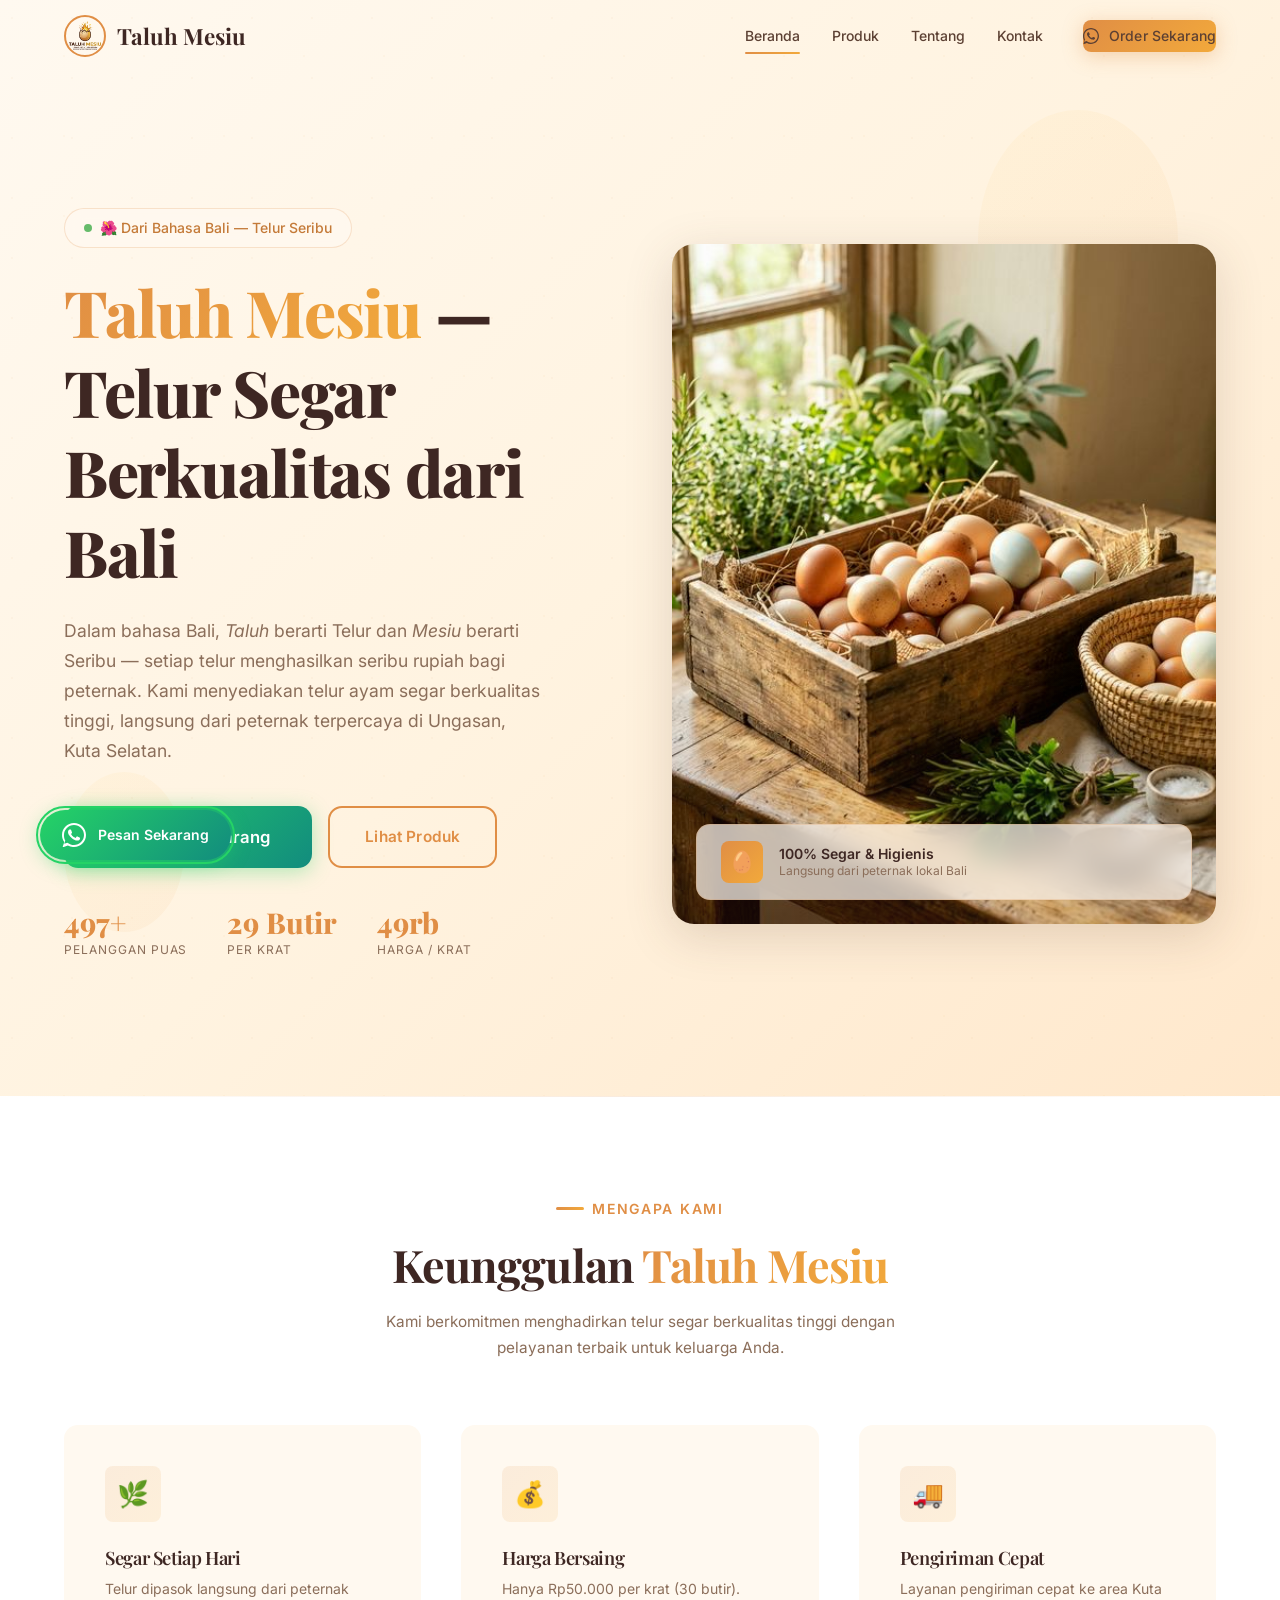
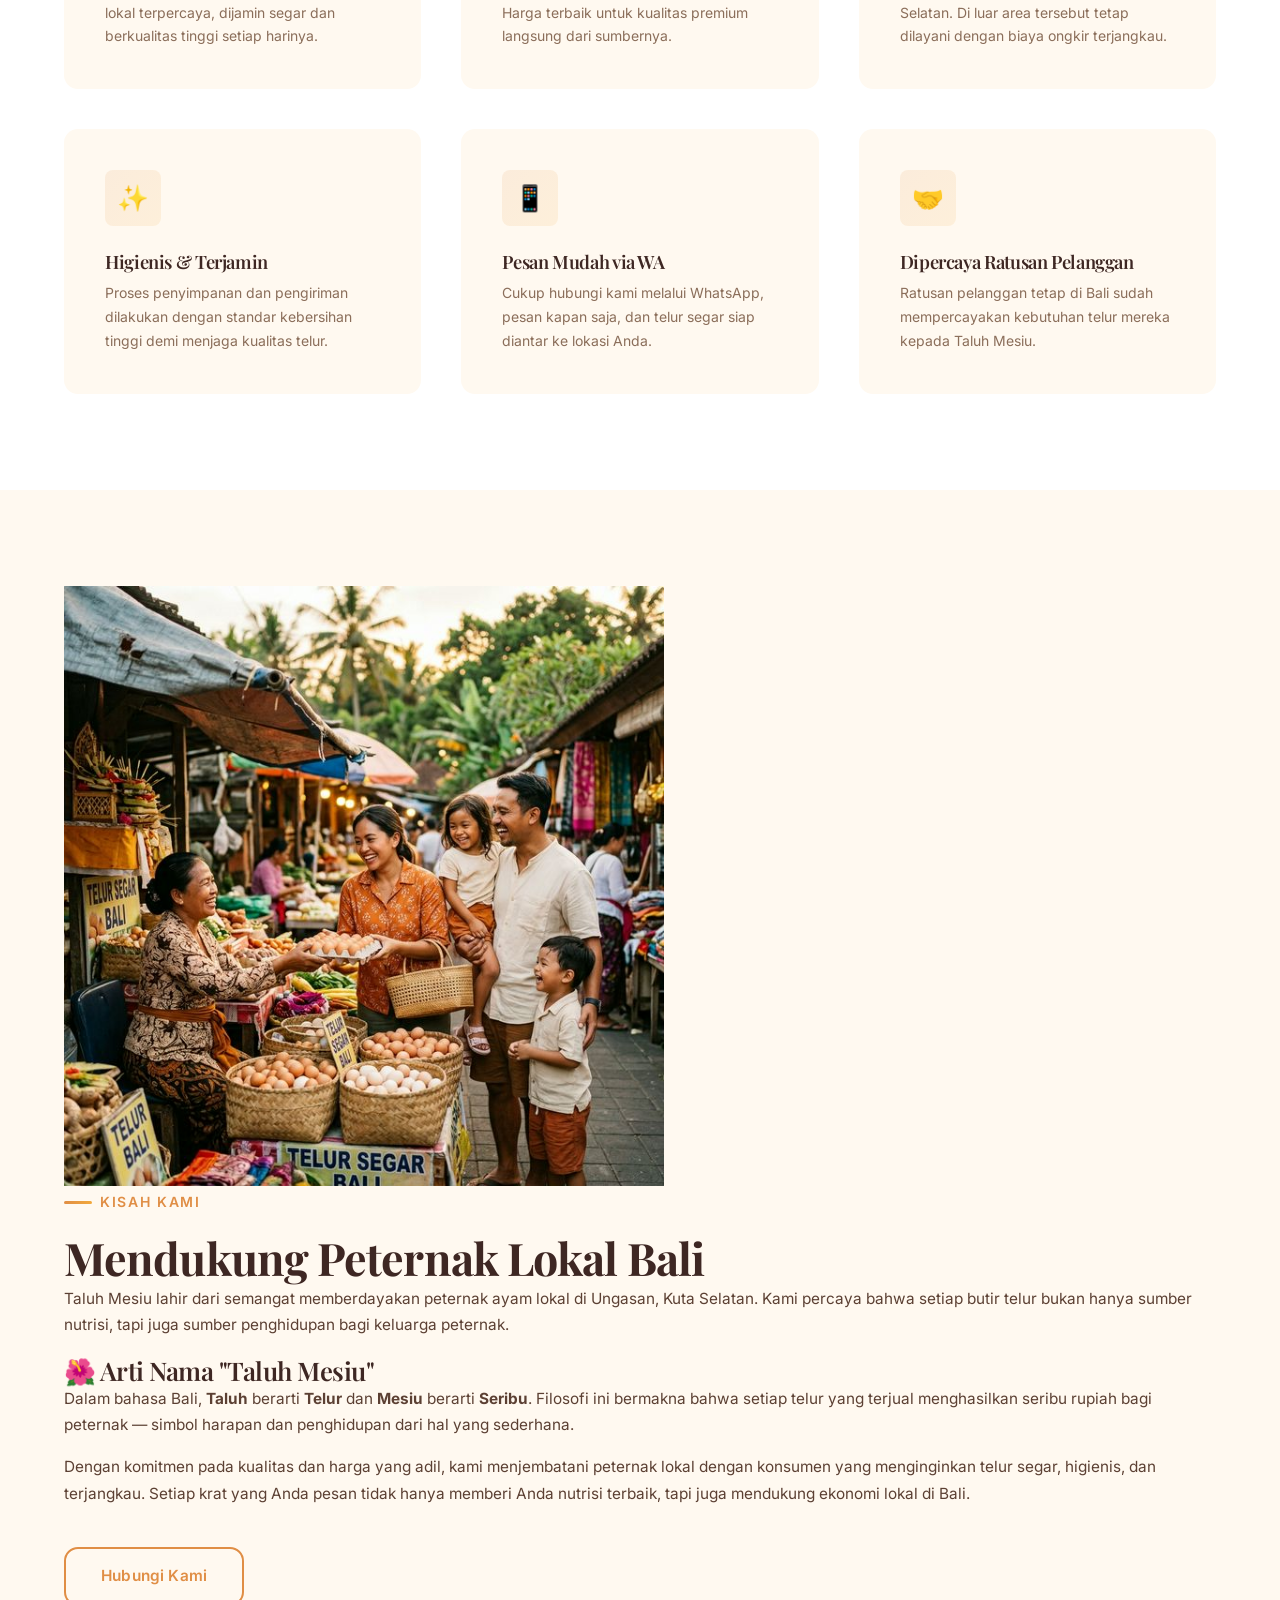
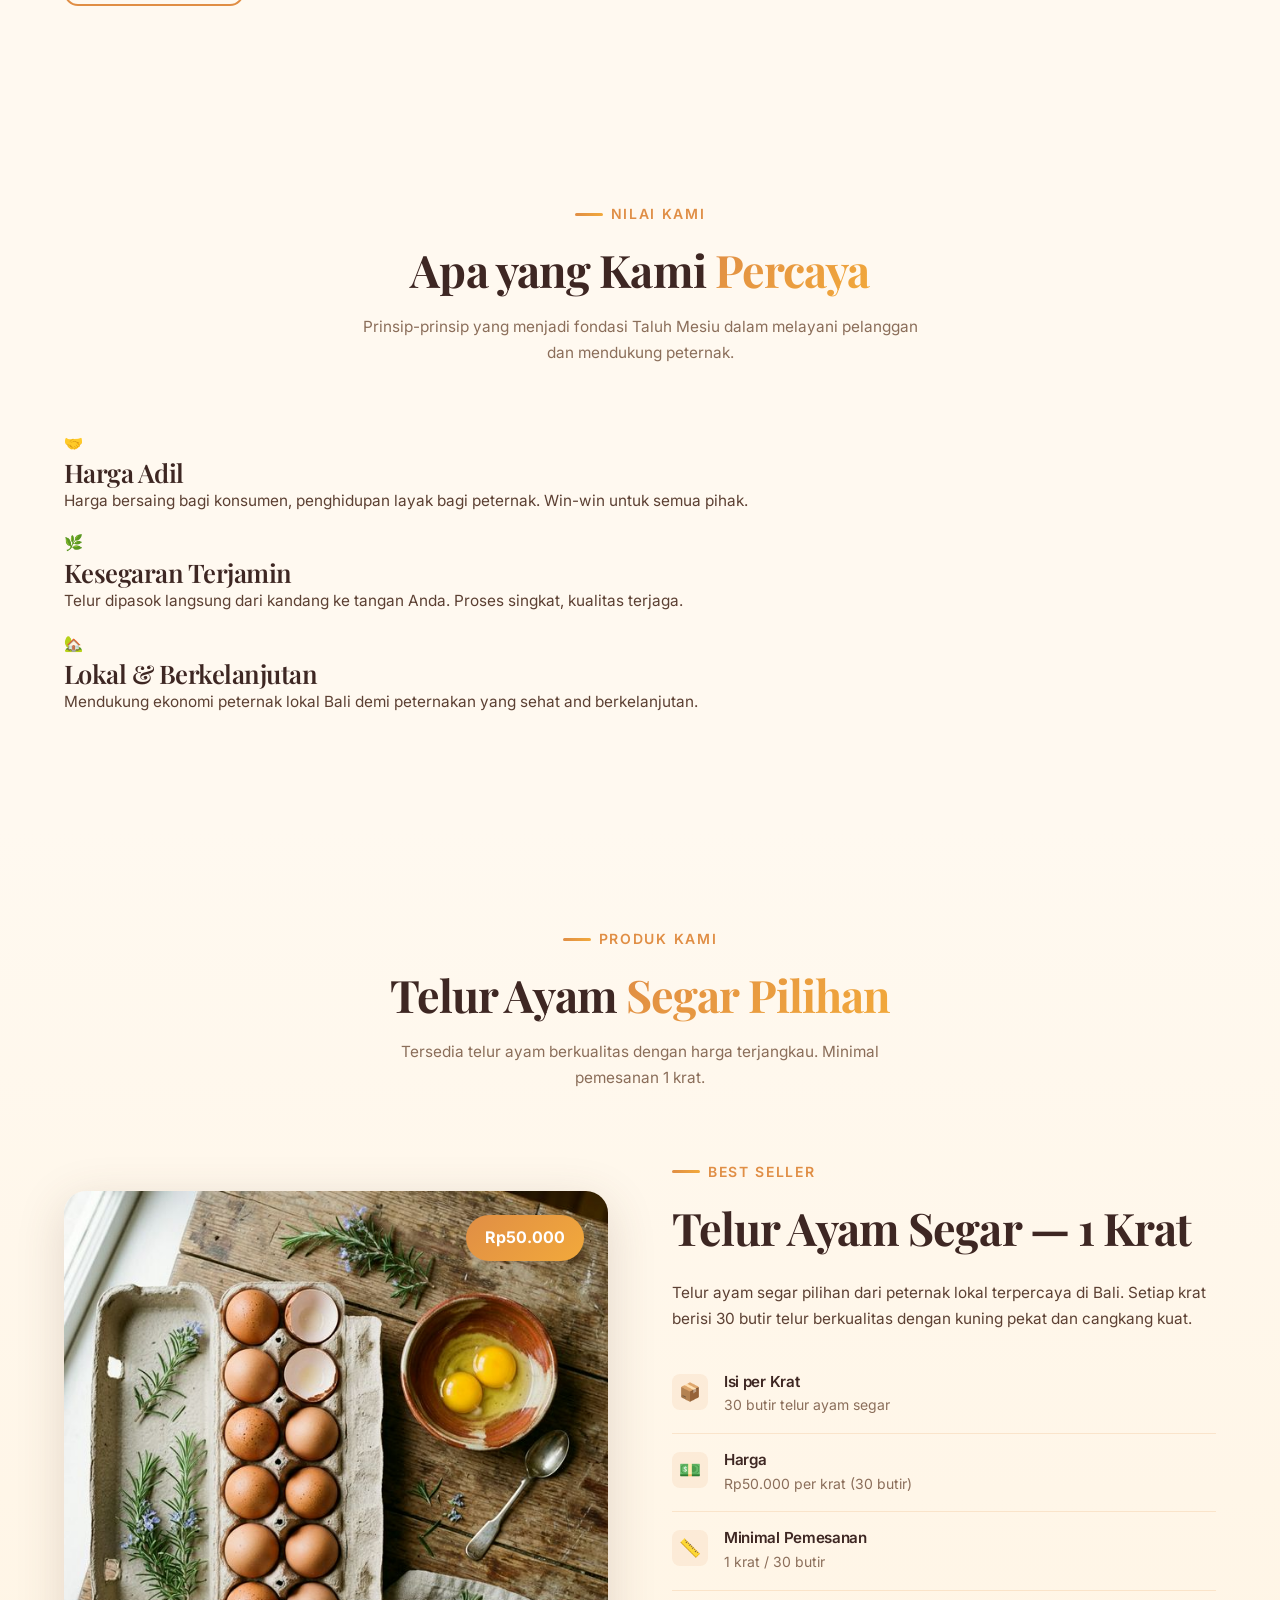
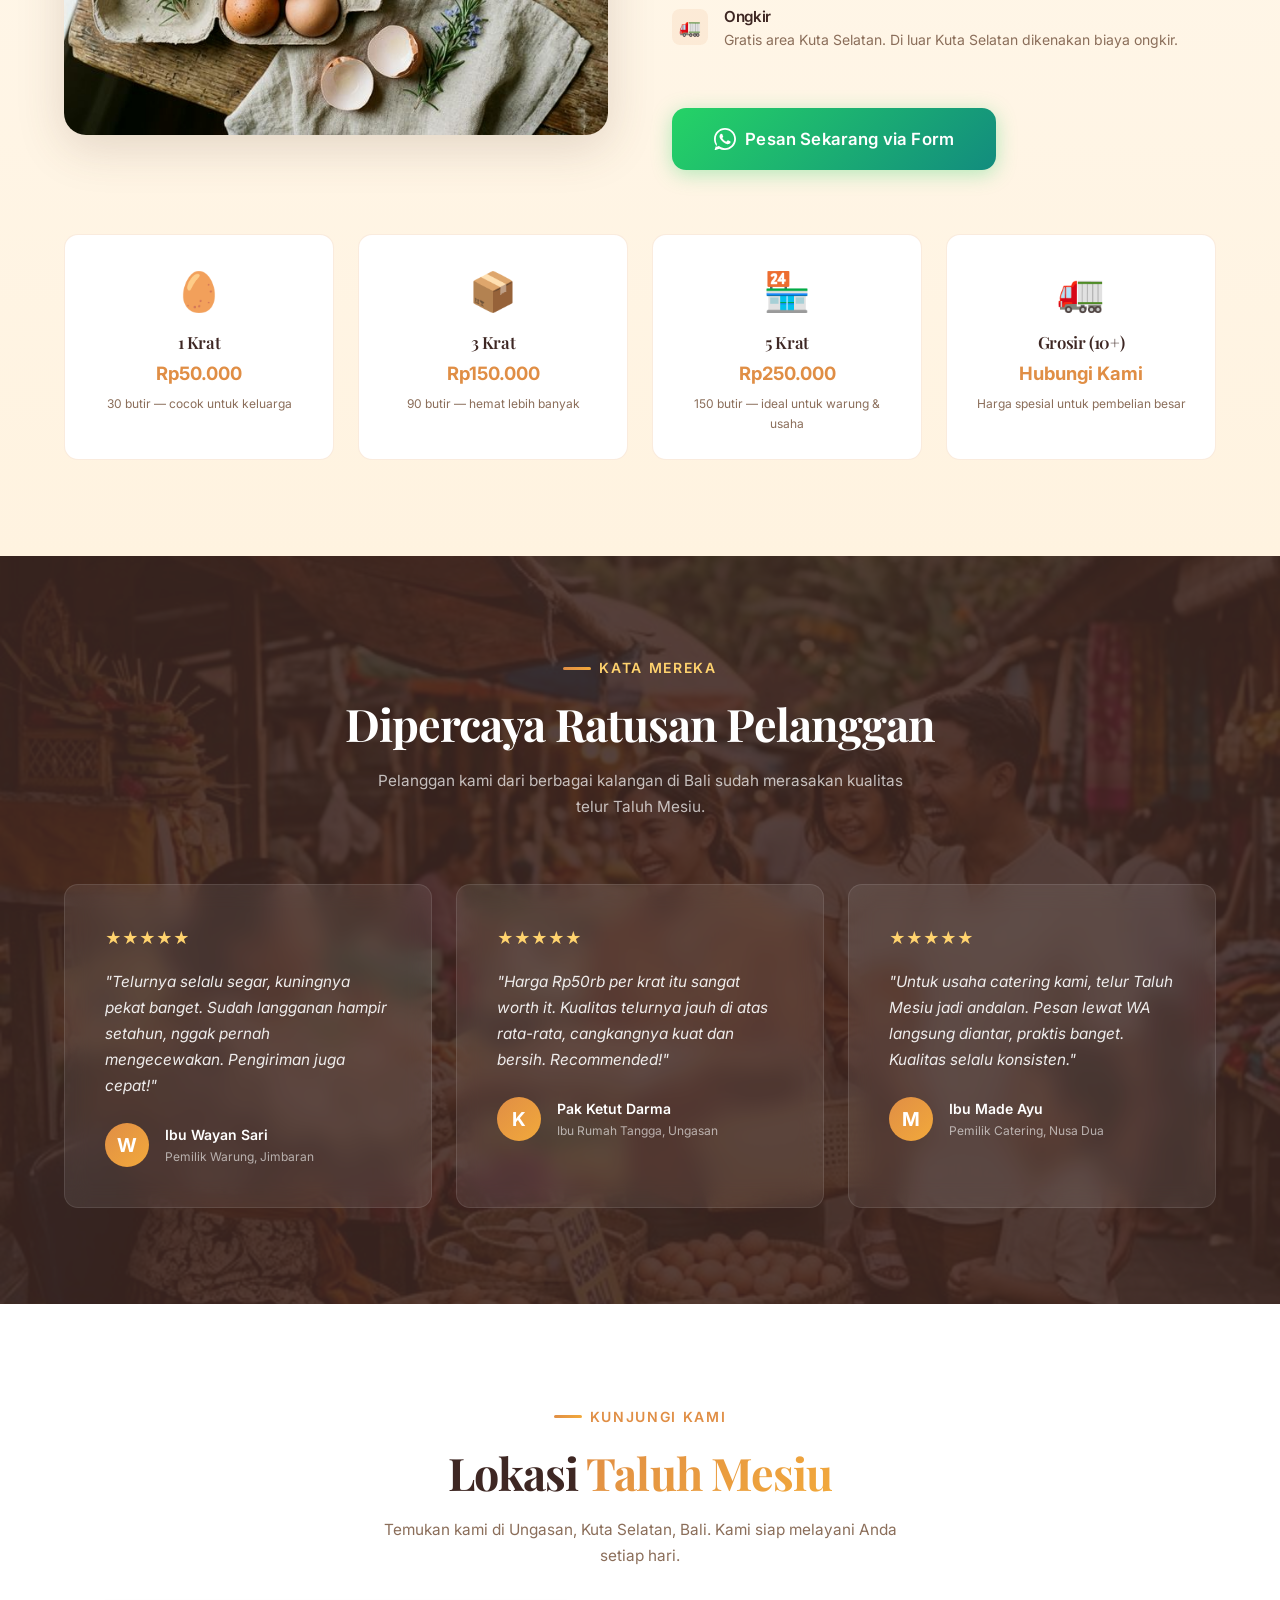
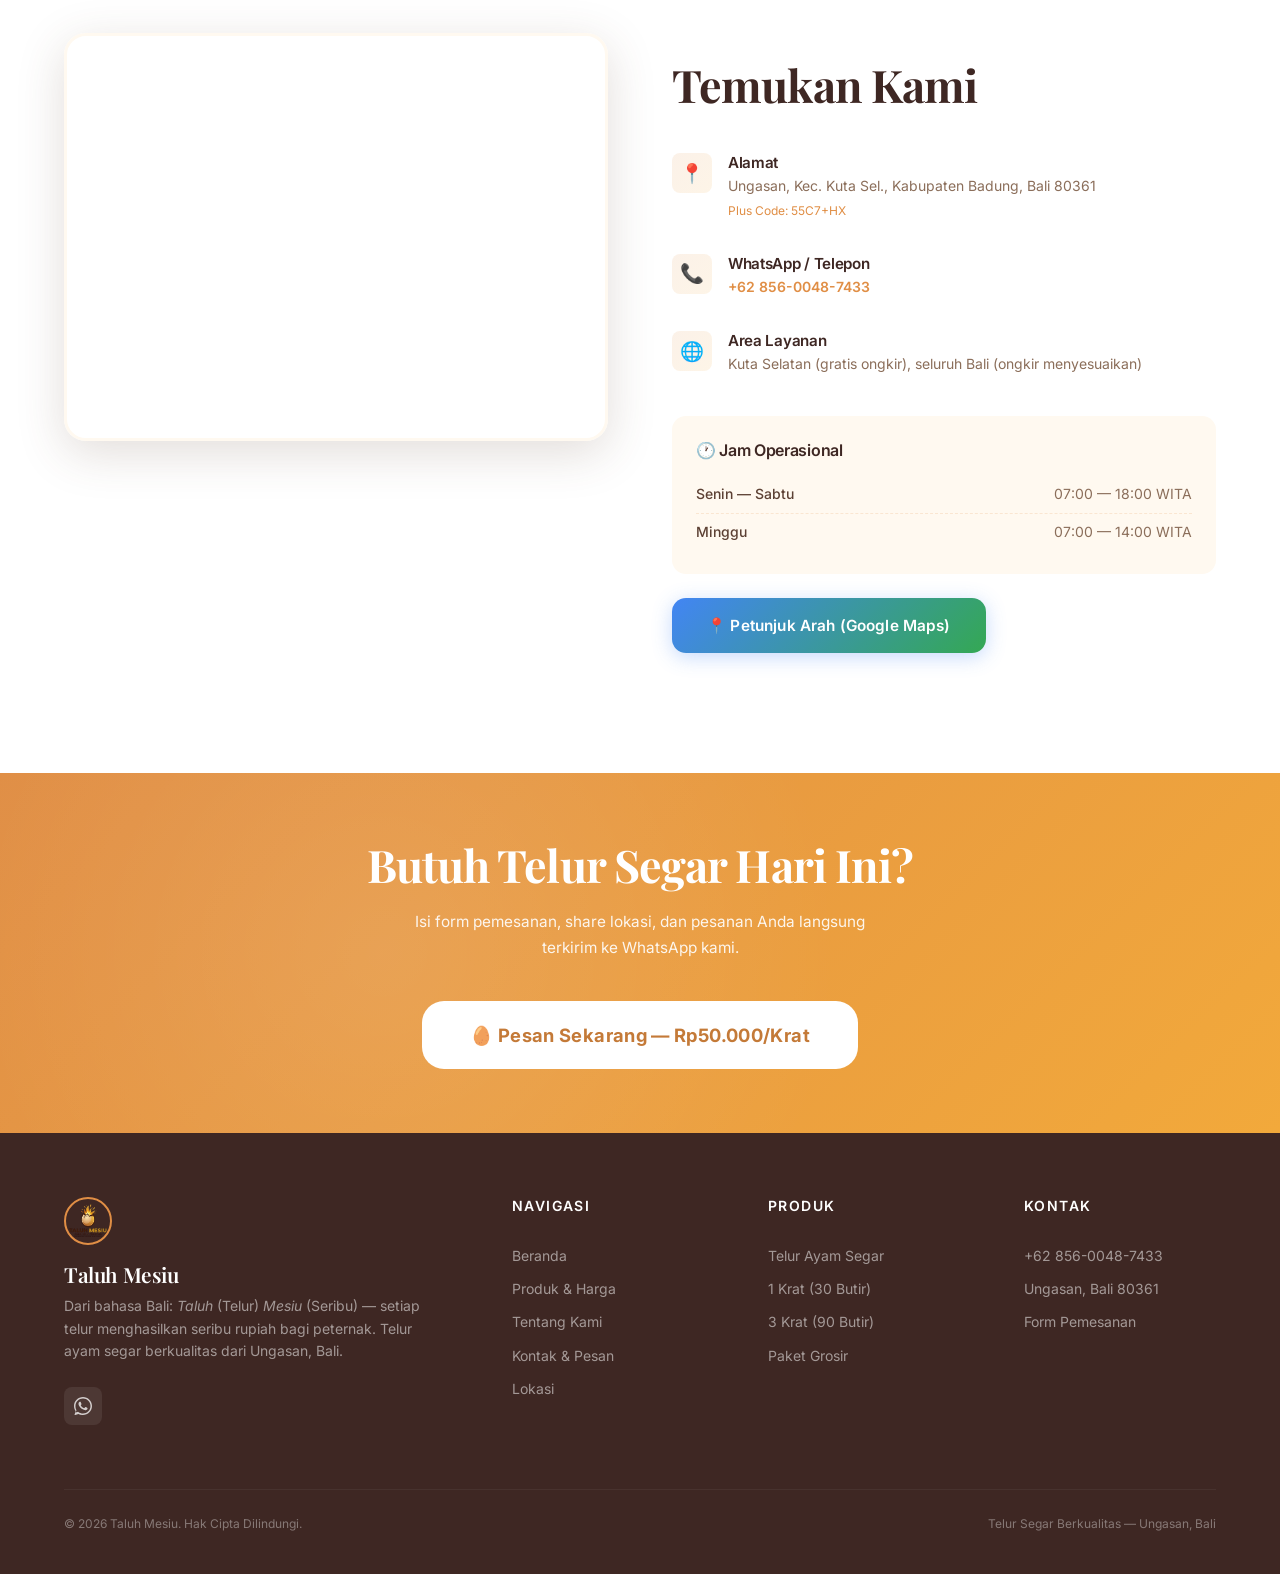
==== commit e38c1f94: "refactor: replace direct WhatsApp links with contact page navigation and update site structure" ====
--- a/index.html
+++ b/index.html
@@ -188,12 +188,10 @@
 
             <div class="nav-links" id="nav-links" role="menubar">
                 <a href="#beranda" class="active" role="menuitem">Beranda</a>
-                <a href="#keunggulan" role="menuitem">Keunggulan</a>
                 <a href="#produk" role="menuitem">Produk</a>
-                <a href="#testimoni" role="menuitem">Testimoni</a>
-                <a href="#lokasi" role="menuitem">Lokasi</a>
-                <a href="https://wa.me/6285600487433?text=Halo%20Taluh%20Mesiu%2C%20saya%20mau%20pesan%20telur"
-                    target="_blank" rel="noopener noreferrer" class="btn btn-primary btn-sm nav-cta" role="menuitem">
+                <a href="#tentang" role="menuitem">Tentang</a>
+                <a href="public/template/contact_page.html" role="menuitem">Kontak</a>
+                <a href="public/template/contact_page.html" class="btn btn-primary btn-sm nav-cta" role="menuitem">
                     <svg xmlns="http://www.w3.org/2000/svg" width="16" height="16" viewBox="0 0 24 24"
                         fill="currentColor" aria-hidden="true">
                         <path
@@ -234,9 +232,7 @@
                         segar berkualitas tinggi, langsung dari peternak terpercaya di Ungasan, Kuta Selatan.</p>
 
                     <div class="hero-actions">
-                        <a href="https://wa.me/6285600487433?text=Halo%20Taluh%20Mesiu%2C%20saya%20mau%20pesan%20telur%201%20krat"
-                            class="btn btn-wa" target="_blank" rel="noopener noreferrer"
-                            data-wa-message="Halo Taluh Mesiu, saya mau pesan telur 1 krat" id="cta-hero-wa">
+                        <a href="public/template/contact_page.html" class="btn btn-wa" id="cta-hero-wa">
                             <svg xmlns="http://www.w3.org/2000/svg" viewBox="0 0 24 24" fill="currentColor"
                                 aria-hidden="true">
                                 <path
@@ -244,7 +240,7 @@
                                 <path
                                     d="M12 0C5.373 0 0 5.373 0 12c0 2.625.846 5.059 2.284 7.034L.789 23.492a.5.5 0 00.607.607l4.458-1.495A11.952 11.952 0 0012 24c6.627 0 12-5.373 12-12S18.627 0 12 0zm0 22c-2.317 0-4.458-.756-6.195-2.034l-.435-.33-3.1 1.04 1.04-3.1-.33-.435A9.963 9.963 0 012 12C2 6.477 6.477 2 12 2s10 4.477 10 10-4.477 10-10 10z" />
                             </svg>
-                            Pesan via WhatsApp
+                            Pesan Sekarang
                         </a>
                         <a href="#produk" class="btn btn-outline" id="cta-hero-product">Lihat Produk</a>
                     </div>
@@ -338,6 +334,77 @@
             </div>
         </section>
 
+        <!-- ===== TENTANG / ABOUT ===== -->
+        <section class="story-section section-padding" id="tentang" aria-labelledby="story-heading">
+            <div class="container">
+                <div class="story-grid">
+                    <div class="story-image reveal">
+                        <img src="public/webp/testimonial_bg.png"
+                            alt="Suasana pasar tradisional Bali — keluarga membeli telur segar dari penjual lokal"
+                            width="600" height="750" loading="lazy">
+                    </div>
+
+                    <div class="story-content reveal">
+                        <span class="section-label">Kisah Kami</span>
+                        <h2 id="story-heading">Mendukung Peternak Lokal Bali</h2>
+                        <p>Taluh Mesiu lahir dari semangat memberdayakan peternak ayam lokal di Ungasan, Kuta Selatan.
+                            Kami percaya bahwa setiap butir telur bukan hanya sumber nutrisi, tapi juga sumber
+                            penghidupan bagi keluarga peternak.</p>
+
+                        <div class="meaning-card">
+                            <h3>🌺 Arti Nama "Taluh Mesiu"</h3>
+                            <p>Dalam bahasa Bali, <strong>Taluh</strong> berarti <strong>Telur</strong> dan
+                                <strong>Mesiu</strong> berarti <strong>Seribu</strong>. Filosofi ini bermakna bahwa
+                                setiap telur yang terjual menghasilkan seribu rupiah bagi peternak — simbol harapan dan
+                                penghidupan dari hal yang sederhana.
+                            </p>
+                        </div>
+
+                        <p>Dengan komitmen pada kualitas dan harga yang adil, kami menjembatani peternak lokal dengan
+                            konsumen yang menginginkan telur segar, higienis, dan terjangkau. Setiap krat yang Anda
+                            pesan tidak hanya memberi Anda nutrisi terbaik, tapi juga mendukung ekonomi lokal di Bali.
+                        </p>
+
+                        <a href="public/template/contact_page.html" class="btn btn-outline"
+                            style="margin-top:var(--sp-md);">Hubungi
+                            Kami</a>
+                    </div>
+                </div>
+            </div>
+        </section>
+
+        <!-- Values Section -->
+        <section class="section-padding" style="background:var(--clr-bg);" aria-labelledby="values-heading">
+            <div class="container">
+                <div class="section-header reveal">
+                    <span class="section-label">Nilai Kami</span>
+                    <h2 id="values-heading">Apa yang Kami <span class="text-gradient">Percaya</span></h2>
+                    <p>Prinsip-prinsip yang menjadi fondasi Taluh Mesiu dalam melayani pelanggan dan mendukung peternak.
+                    </p>
+                </div>
+
+                <div class="values-grid">
+                    <article class="value-card reveal reveal-delay-1">
+                        <div class="value-icon" aria-hidden="true">🤝</div>
+                        <h3>Harga Adil</h3>
+                        <p>Harga bersaing bagi konsumen, penghidupan layak bagi peternak. Win-win untuk semua pihak.</p>
+                    </article>
+
+                    <article class="value-card reveal reveal-delay-2">
+                        <div class="value-icon" aria-hidden="true">🌿</div>
+                        <h3>Kesegaran Terjamin</h3>
+                        <p>Telur dipasok langsung dari kandang ke tangan Anda. Proses singkat, kualitas terjaga.</p>
+                    </article>
+
+                    <article class="value-card reveal reveal-delay-3">
+                        <div class="value-icon" aria-hidden="true">🏡</div>
+                        <h3>Lokal & Berkelanjutan</h3>
+                        <p>Mendukung ekonomi peternak lokal Bali demi peternakan yang sehat and berkelanjutan.</p>
+                    </article>
+                </div>
+            </div>
+        </section>
+
         <!-- ===== PRODUK / PRODUCT ===== -->
         <section class="products section-padding" id="produk" aria-labelledby="produk-heading">
             <div class="container">
@@ -392,9 +459,7 @@
                             </div>
                         </div>
 
-                        <a href="maps" class="btn btn-wa" target="_blank" rel="noopener noreferrer"
-                            data-wa-message="Halo Taluh Mesiu, saya mau pesan telur 1 krat. Tolong info ketersediaan dan ongkirnya ya"
-                            id="cta-product-wa">
+                        <a href="public/template/contact_page.html" class="btn btn-wa" id="cta-product-wa">
                             <svg xmlns="http://www.w3.org/2000/svg" viewBox="0 0 24 24" fill="currentColor"
                                 aria-hidden="true">
                                 <path
@@ -402,7 +467,7 @@
                                 <path
                                     d="M12 0C5.373 0 0 5.373 0 12c0 2.625.846 5.059 2.284 7.034L.789 23.492a.5.5 0 00.607.607l4.458-1.495A11.952 11.952 0 0012 24c6.627 0 12-5.373 12-12S18.627 0 12 0zm0 22c-2.317 0-4.458-.756-6.195-2.034l-.435-.33-3.1 1.04 1.04-3.1-.33-.435A9.963 9.963 0 012 12C2 6.477 6.477 2 12 2s10 4.477 10 10-4.477 10-10 10z" />
                             </svg>
-                            Pesan Sekarang via WA
+                            Pesan Sekarang via Form
                         </a>
                     </div>
                 </div>
@@ -566,12 +631,9 @@
         <section class="cta-banner" id="cta-order" aria-labelledby="cta-heading">
             <div class="container reveal">
                 <h2 id="cta-heading">Butuh Telur Segar Hari Ini?</h2>
-                <p>Pesan sekarang melalui WhatsApp dan dapatkan telur ayam segar berkualitas langsung diantar ke lokasi
-                    Anda.</p>
-                <a href="https://wa.me/6285600487433?text=Halo%20Taluh%20Mesiu%2C%20saya%20ingin%20pesan%20telur.%20Bisa%20info%20ketersediaan%3F"
-                    class="btn btn-lg" target="_blank" rel="noopener noreferrer"
-                    data-wa-message="Halo Taluh Mesiu, saya ingin pesan telur. Bisa info ketersediaan?"
-                    id="cta-banner-wa">
+                <p>Isi form pemesanan, share lokasi, dan pesanan Anda langsung terkirim ke WhatsApp kami.
+                </p>
+                <a href="public/template/contact_page.html" class="btn btn-lg" id="cta-banner-wa">
                     🥚 Pesan Sekarang — Rp50.000/Krat
                 </a>
             </div>
@@ -604,9 +666,9 @@
                 <div class="footer-col">
                     <h4>Navigasi</h4>
                     <a href="#beranda">Beranda</a>
-                    <a href="#keunggulan">Keunggulan</a>
                     <a href="#produk">Produk &amp; Harga</a>
-                    <a href="#testimoni">Testimoni</a>
+                    <a href="#tentang">Tentang Kami</a>
+                    <a href="public/template/contact_page.html">Kontak &amp; Pesan</a>
                     <a href="#lokasi">Lokasi</a>
                 </div>
 
@@ -624,7 +686,7 @@
                         856-0048-7433</a>
                     <a href="https://maps.app.goo.gl/1gYiYUXVwmw98LRW8" target="_blank"
                         rel="noopener noreferrer">Ungasan, Bali 80361</a>
-                    <a href="#lokasi">Lihat di Peta</a>
+                    <a href="public/template/contact_page.html">Form Pemesanan</a>
                 </div>
             </div>
 
@@ -638,16 +700,14 @@
     <!-- ===== FLOATING WHATSAPP ===== -->
     <div class="wa-float" id="wa-floating">
         <div class="wa-pulse" aria-hidden="true"></div>
-        <a href="https://wa.me/6285600487433?text=Halo%20Taluh%20Mesiu%2C%20saya%20tertarik%20dengan%20telur%20segar%20Anda"
-            target="_blank" rel="noopener noreferrer" aria-label="Hubungi Taluh Mesiu via WhatsApp"
-            data-wa-message="Halo Taluh Mesiu, saya tertarik dengan telur segar Anda">
+        <a href="public/template/contact_page.html" aria-label="Pesan telur segar — Form Pemesanan">
             <svg xmlns="http://www.w3.org/2000/svg" viewBox="0 0 24 24" fill="currentColor" aria-hidden="true">
                 <path
                     d="M17.472 14.382c-.297-.149-1.758-.867-2.03-.967-.273-.099-.471-.148-.67.15-.197.297-.767.966-.94 1.164-.173.199-.347.223-.644.075-.297-.15-1.255-.463-2.39-1.475-.883-.788-1.48-1.761-1.653-2.059-.173-.297-.018-.458.13-.606.134-.133.298-.347.446-.52.149-.174.198-.298.298-.497.099-.198.05-.371-.025-.52-.075-.149-.669-1.612-.916-2.207-.242-.579-.487-.5-.669-.51-.173-.008-.371-.01-.57-.01-.198 0-.52.074-.792.372-.272.297-1.04 1.016-1.04 2.479 0 1.462 1.065 2.875 1.213 3.074.149.198 2.096 3.2 5.077 4.487.709.306 1.262.489 1.694.625.712.227 1.36.195 1.871.118.571-.085 1.758-.719 2.006-1.413.248-.694.248-1.289.173-1.413-.074-.124-.272-.198-.57-.347z" />
                 <path
                     d="M12 0C5.373 0 0 5.373 0 12c0 2.625.846 5.059 2.284 7.034L.789 23.492a.5.5 0 00.607.607l4.458-1.495A11.952 11.952 0 0012 24c6.627 0 12-5.373 12-12S18.627 0 12 0zm0 22c-2.317 0-4.458-.756-6.195-2.034l-.435-.33-3.1 1.04 1.04-3.1-.33-.435A9.963 9.963 0 012 12C2 6.477 6.477 2 12 2s10 4.477 10 10-4.477 10-10 10z" />
             </svg>
-            <span>Chat WhatsApp</span>
+            <span>Pesan Sekarang</span>
         </a>
     </div>
 
